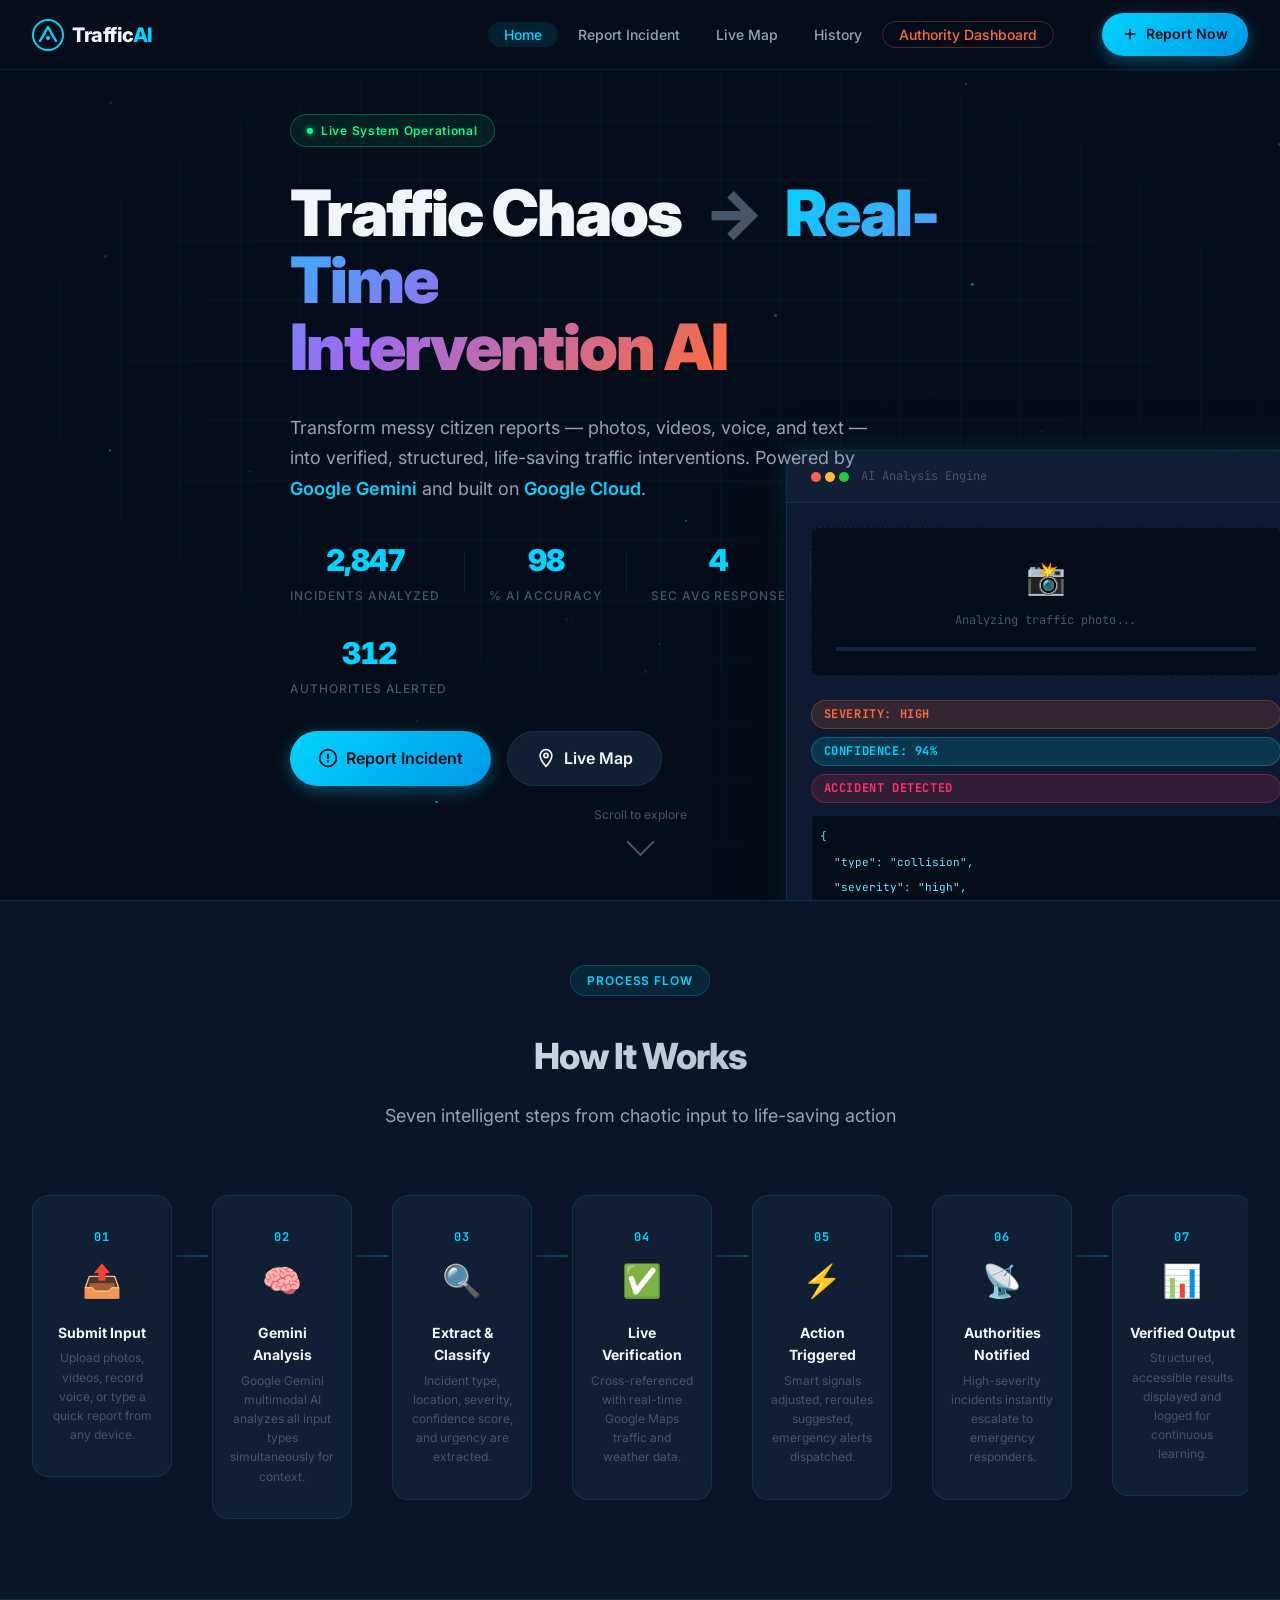
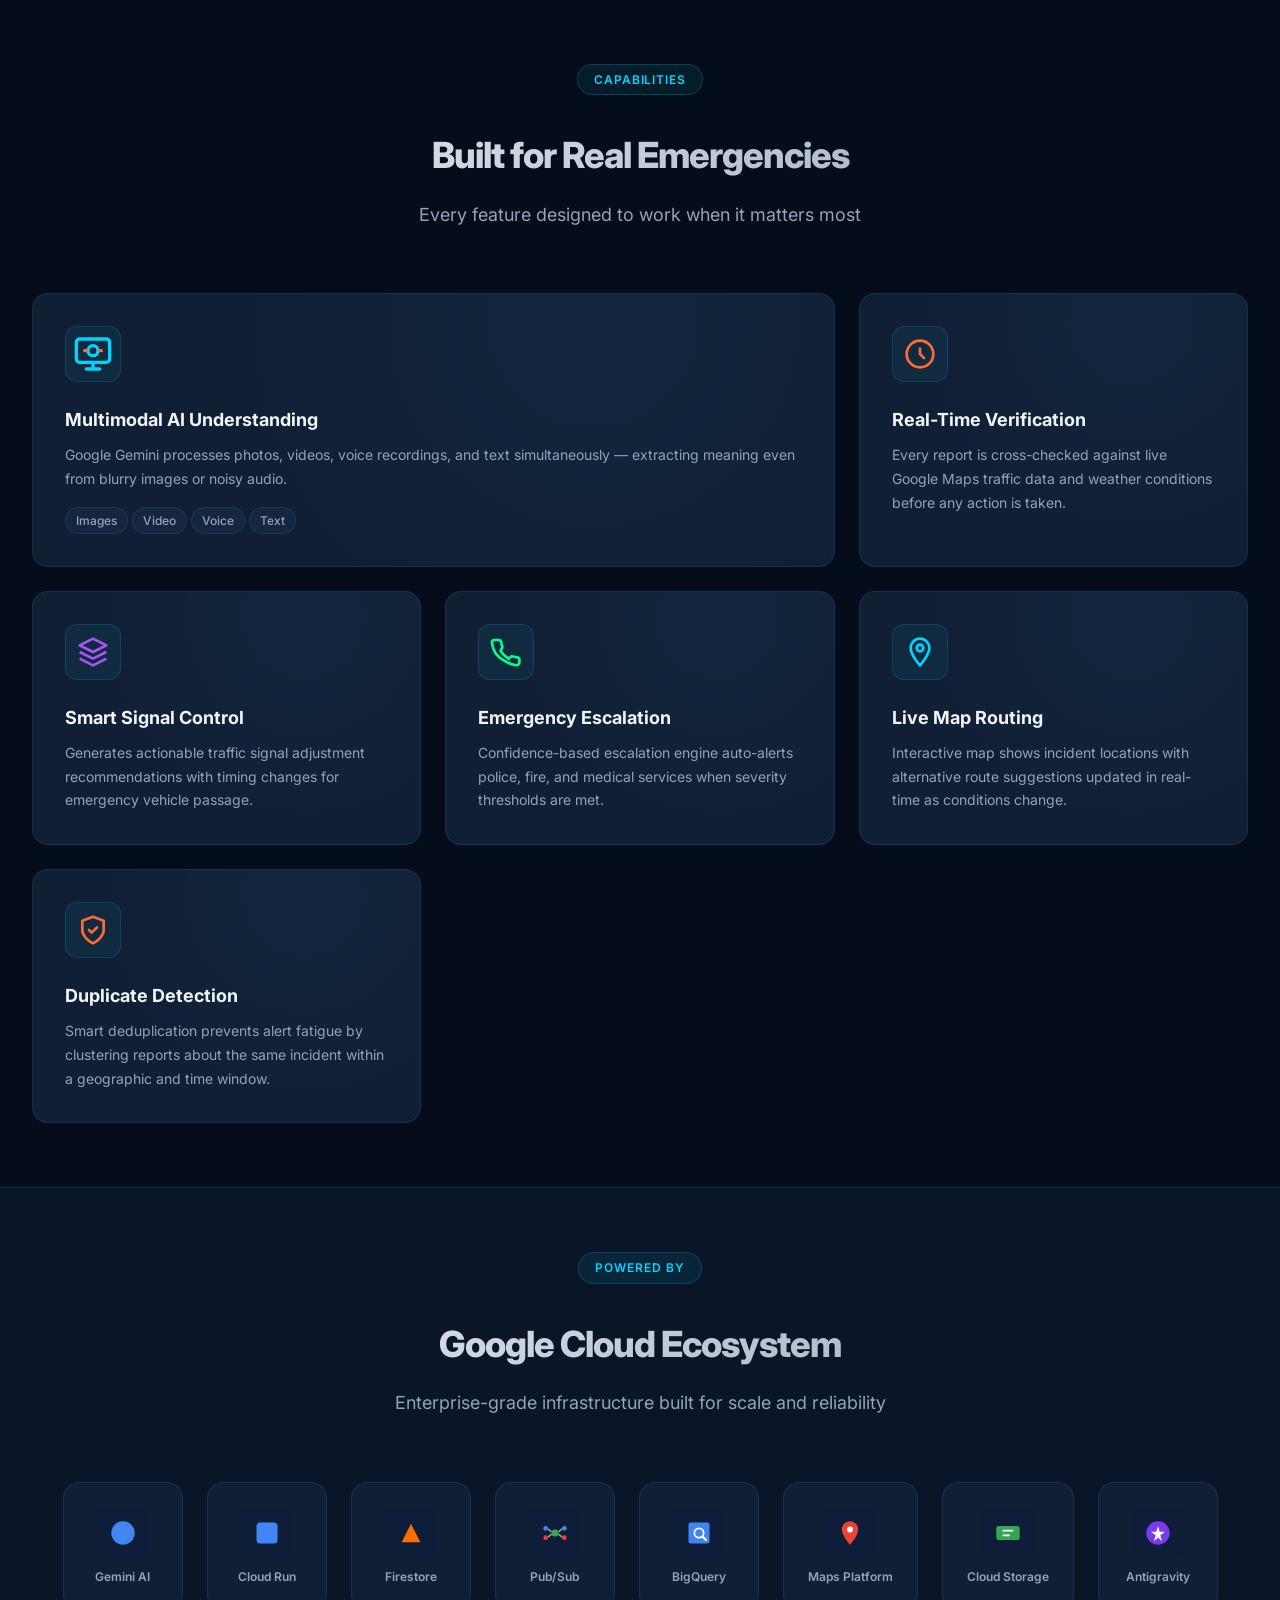
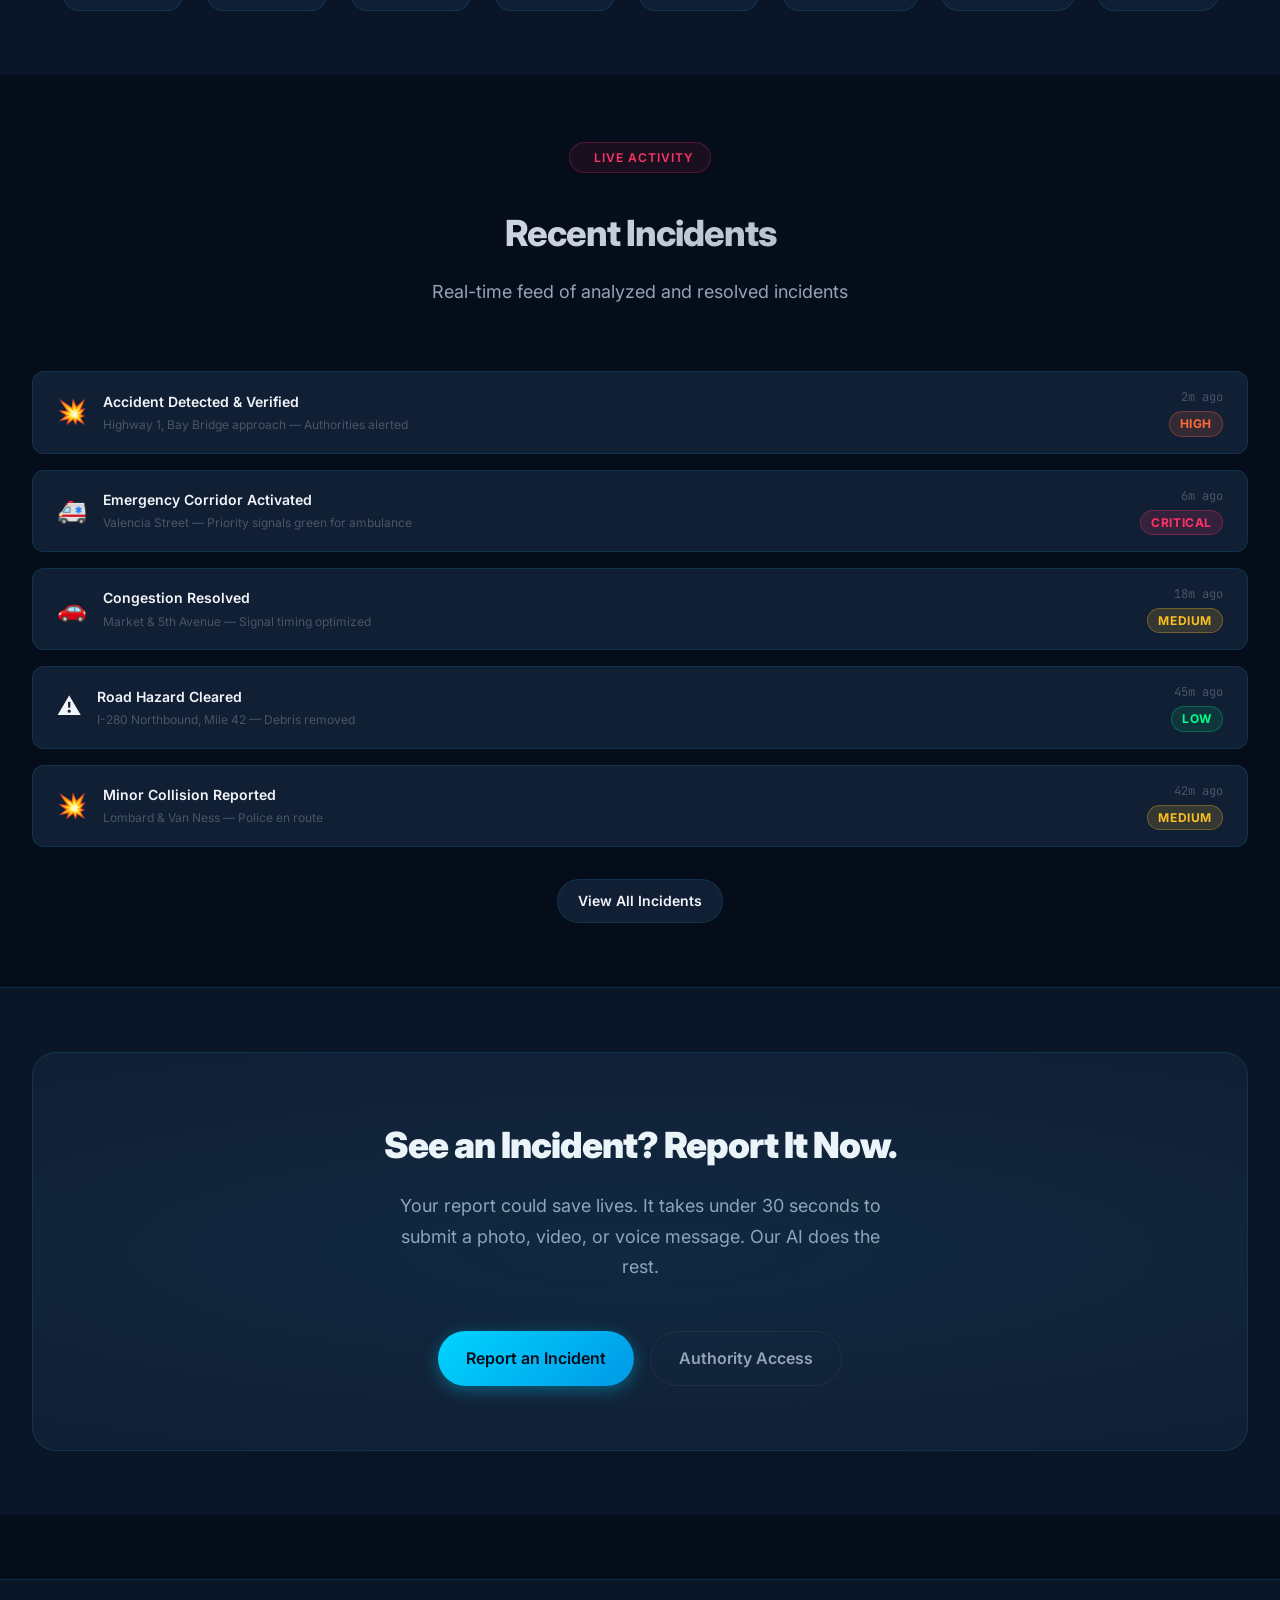
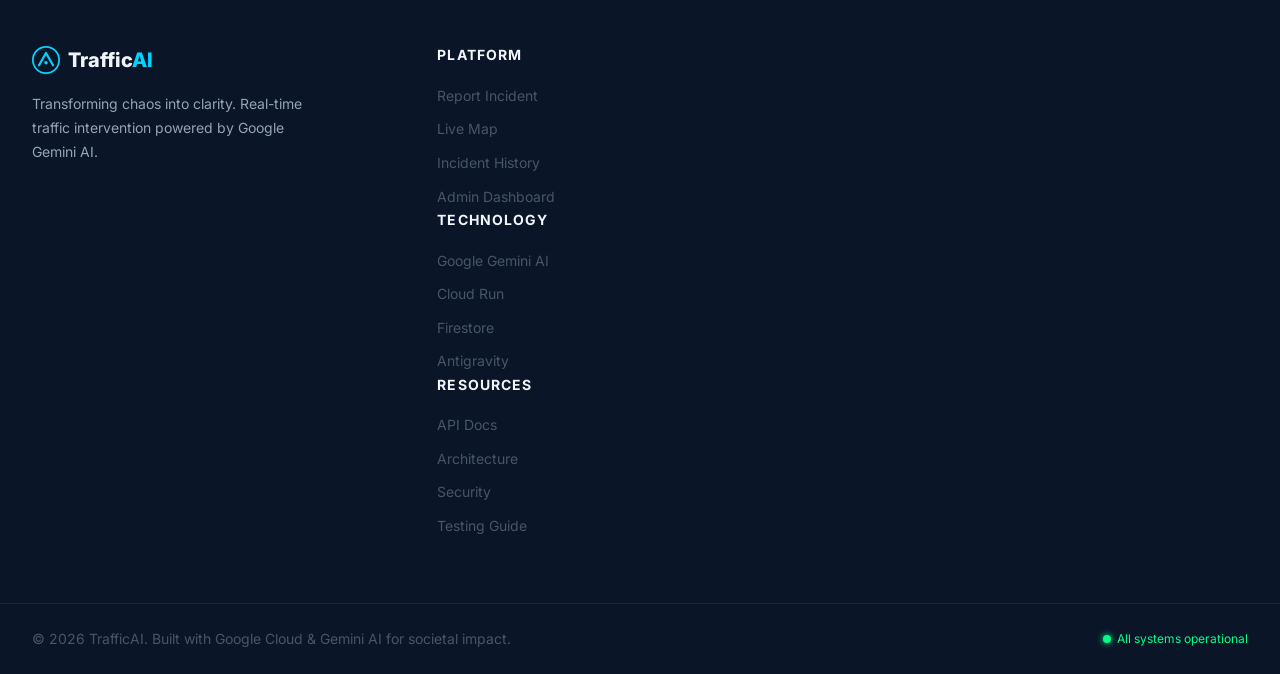
==== index.html @ 443ab612 "feat: Implement the core Traffic Support web application with reporting, mapping, dashboard, and his" ====
<!DOCTYPE html>
<html lang="en">
<head>
  <meta charset="UTF-8" />
  <meta name="viewport" content="width=device-width, initial-scale=1.0" />
  <meta name="description" content="Traffic Chaos → Real-Time Intervention AI: Transform chaotic citizen reports into verified, life-saving traffic interventions using Google Gemini and Cloud AI." />
  <meta name="keywords" content="traffic AI, real-time intervention, Gemini, Google Cloud, smart city, traffic management" />
  <meta property="og:title" content="TrafficAI – Real-Time Intervention System" />
  <meta property="og:description" content="Transform messy human input into verified, life-saving traffic actions using Google Gemini AI." />
  <title>TrafficAI – Real-Time Intervention System</title>
  <link rel="icon" href="assets/favicon.svg" type="image/svg+xml" />
  <link rel="preconnect" href="https://fonts.googleapis.com" />
  <link rel="preconnect" href="https://fonts.gstatic.com" crossorigin />
  <link href="https://fonts.googleapis.com/css2?family=Inter:wght@300;400;500;600;700;800;900&family=JetBrains+Mono:wght@400;500;600&display=swap" rel="stylesheet" />
  <link rel="stylesheet" href="css/main.css" />
  <link rel="stylesheet" href="css/landing.css" />
</head>
<body>
  <!-- Skip to main content for accessibility -->
  <a href="#main-content" class="skip-link">Skip to main content</a>

  <!-- Navigation -->
  <nav class="navbar" role="navigation" aria-label="Main navigation">
    <div class="nav-container">
      <a href="index.html" class="nav-logo" aria-label="TrafficAI Home">
        <div class="logo-icon" aria-hidden="true">
          <svg width="32" height="32" viewBox="0 0 32 32" fill="none">
            <circle cx="16" cy="16" r="15" stroke="url(#logoGrad)" stroke-width="2"/>
            <path d="M8 22L16 8L24 22" stroke="url(#logoGrad)" stroke-width="2.5" stroke-linecap="round" stroke-linejoin="round"/>
            <circle cx="16" cy="19" r="2" fill="#00d4ff"/>
            <defs>
              <linearGradient id="logoGrad" x1="0" y1="0" x2="32" y2="32">
                <stop offset="0%" stop-color="#00d4ff"/>
                <stop offset="100%" stop-color="#ff6b35"/>
              </linearGradient>
            </defs>
          </svg>
        </div>
        <span class="logo-text">Traffic<span class="logo-accent">AI</span></span>
      </a>
      <button class="nav-toggle" id="navToggle" aria-label="Toggle navigation menu" aria-expanded="false" aria-controls="navMenu">
        <span></span><span></span><span></span>
      </button>
      <ul class="nav-menu" id="navMenu" role="list">
        <li><a href="index.html" class="nav-link active" aria-current="page">Home</a></li>
        <li><a href="report.html" class="nav-link">Report Incident</a></li>
        <li><a href="map.html" class="nav-link">Live Map</a></li>
        <li><a href="history.html" class="nav-link">History</a></li>
        <li><a href="dashboard.html" class="nav-link nav-admin">Authority Dashboard</a></li>
      </ul>
      <a href="report.html" class="btn btn-primary nav-cta" aria-label="Report a traffic incident">
        <svg width="16" height="16" viewBox="0 0 24 24" fill="none" aria-hidden="true">
          <path d="M12 5v14M5 12h14" stroke="currentColor" stroke-width="2.5" stroke-linecap="round"/>
        </svg>
        Report Now
      </a>
    </div>
  </nav>

  <!-- Main Content -->
  <main id="main-content">

    <!-- Hero Section -->
    <section class="hero" aria-labelledby="hero-heading">
      <div class="hero-bg-grid" aria-hidden="true"></div>
      <div class="hero-particles" id="heroParticles" aria-hidden="true"></div>
      <div class="hero-container">
        <div class="hero-badge" aria-label="Status: Live System Operational">
          <span class="badge-dot" aria-hidden="true"></span>
          <span>Live System Operational</span>
        </div>
        <h1 id="hero-heading" class="hero-title">
          Traffic Chaos
          <span class="hero-arrow" aria-hidden="true">→</span>
          <span class="hero-highlight">Real-Time<br/>Intervention AI</span>
        </h1>
        <p class="hero-subtitle">
          Transform messy citizen reports — photos, videos, voice, and text — into verified, structured, life-saving traffic interventions. Powered by <strong>Google Gemini</strong> and built on <strong>Google Cloud</strong>.
        </p>
        <div class="hero-stats" aria-label="System statistics">
          <div class="stat-item">
            <span class="stat-number" data-target="2847" aria-label="2847 incidents analyzed">0</span>
            <span class="stat-label">Incidents Analyzed</span>
          </div>
          <div class="stat-divider" aria-hidden="true"></div>
          <div class="stat-item">
            <span class="stat-number" data-target="98" aria-label="98 percent accuracy">0</span>
            <span class="stat-label">% AI Accuracy</span>
          </div>
          <div class="stat-divider" aria-hidden="true"></div>
          <div class="stat-item">
            <span class="stat-number" data-target="4" aria-label="Average 4 seconds response">0</span>
            <span class="stat-label">Sec Avg Response</span>
          </div>
          <div class="stat-divider" aria-hidden="true"></div>
          <div class="stat-item">
            <span class="stat-number" data-target="312" aria-label="312 authorities alerted">0</span>
            <span class="stat-label">Authorities Alerted</span>
          </div>
        </div>
        <div class="hero-actions">
          <a href="report.html" class="btn btn-primary btn-large" aria-label="Report a traffic incident now">
            <svg width="20" height="20" viewBox="0 0 24 24" fill="none" aria-hidden="true">
              <circle cx="12" cy="12" r="10" stroke="currentColor" stroke-width="2"/>
              <path d="M12 8v4M12 16h.01" stroke="currentColor" stroke-width="2.5" stroke-linecap="round"/>
            </svg>
            Report Incident
          </a>
          <a href="map.html" class="btn btn-secondary btn-large" aria-label="View live traffic map">
            <svg width="20" height="20" viewBox="0 0 24 24" fill="none" aria-hidden="true">
              <path d="M12 2C8.13 2 5 5.13 5 9c0 5.25 7 13 7 13s7-7.75 7-13c0-3.87-3.13-7-7-7z" stroke="currentColor" stroke-width="2" stroke-linejoin="round"/>
              <circle cx="12" cy="9" r="2.5" stroke="currentColor" stroke-width="2"/>
            </svg>
            Live Map
          </a>
        </div>
      </div>
      <div class="hero-visual" aria-hidden="true">
        <div class="hero-dashboard-preview">
          <div class="preview-header">
            <span class="preview-dot red"></span>
            <span class="preview-dot yellow"></span>
            <span class="preview-dot green"></span>
            <span class="preview-title">AI Analysis Engine</span>
          </div>
          <div class="preview-content">
            <div class="preview-input-area">
              <div class="preview-icon">📸</div>
              <div class="preview-text">Analyzing traffic photo...</div>
              <div class="preview-bar">
                <div class="preview-bar-fill" id="previewBar"></div>
              </div>
            </div>
            <div class="preview-output">
              <div class="preview-tag severity-high">SEVERITY: HIGH</div>
              <div class="preview-tag confidence">CONFIDENCE: 94%</div>
              <div class="preview-tag incident">ACCIDENT DETECTED</div>
              <div class="preview-json">
                <pre><code>{
  "type": "collision",
  "severity": "high",
  "confidence": 0.94,
  "location": "detected",
  "action": "alert_authorities"
}</code></pre>
              </div>
            </div>
          </div>
        </div>
      </div>
      <div class="hero-scroll" aria-hidden="true">
        <span>Scroll to explore</span>
        <div class="scroll-arrow"></div>
      </div>
    </section>

    <!-- How It Works Section -->
    <section class="how-it-works" aria-labelledby="how-heading">
      <div class="section-container">
        <div class="section-header">
          <div class="section-badge">Process Flow</div>
          <h2 id="how-heading">How It Works</h2>
          <p>Seven intelligent steps from chaotic input to life-saving action</p>
        </div>
        <div class="flow-steps" role="list" aria-label="Process steps">
          <div class="flow-step" role="listitem">
            <div class="step-number" aria-hidden="true">01</div>
            <div class="step-icon" aria-hidden="true">📤</div>
            <h3>Submit Input</h3>
            <p>Upload photos, videos, record voice, or type a quick report from any device.</p>
          </div>
          <div class="flow-connector" aria-hidden="true"></div>
          <div class="flow-step" role="listitem">
            <div class="step-number" aria-hidden="true">02</div>
            <div class="step-icon" aria-hidden="true">🧠</div>
            <h3>Gemini Analysis</h3>
            <p>Google Gemini multimodal AI analyzes all input types simultaneously for context.</p>
          </div>
          <div class="flow-connector" aria-hidden="true"></div>
          <div class="flow-step" role="listitem">
            <div class="step-number" aria-hidden="true">03</div>
            <div class="step-icon" aria-hidden="true">🔍</div>
            <h3>Extract & Classify</h3>
            <p>Incident type, location, severity, confidence score, and urgency are extracted.</p>
          </div>
          <div class="flow-connector" aria-hidden="true"></div>
          <div class="flow-step" role="listitem">
            <div class="step-number" aria-hidden="true">04</div>
            <div class="step-icon" aria-hidden="true">✅</div>
            <h3>Live Verification</h3>
            <p>Cross-referenced with real-time Google Maps traffic and weather data.</p>
          </div>
          <div class="flow-connector" aria-hidden="true"></div>
          <div class="flow-step" role="listitem">
            <div class="step-number" aria-hidden="true">05</div>
            <div class="step-icon" aria-hidden="true">⚡</div>
            <h3>Action Triggered</h3>
            <p>Smart signals adjusted, reroutes suggested, emergency alerts dispatched.</p>
          </div>
          <div class="flow-connector" aria-hidden="true"></div>
          <div class="flow-step" role="listitem">
            <div class="step-number" aria-hidden="true">06</div>
            <div class="step-icon" aria-hidden="true">📡</div>
            <h3>Authorities Notified</h3>
            <p>High-severity incidents instantly escalate to emergency responders.</p>
          </div>
          <div class="flow-connector" aria-hidden="true"></div>
          <div class="flow-step" role="listitem">
            <div class="step-number" aria-hidden="true">07</div>
            <div class="step-icon" aria-hidden="true">📊</div>
            <h3>Verified Output</h3>
            <p>Structured, accessible results displayed and logged for continuous learning.</p>
          </div>
        </div>
      </div>
    </section>

    <!-- Features Section -->
    <section class="features" aria-labelledby="features-heading">
      <div class="section-container">
        <div class="section-header">
          <div class="section-badge">Capabilities</div>
          <h2 id="features-heading">Built for Real Emergencies</h2>
          <p>Every feature designed to work when it matters most</p>
        </div>
        <div class="features-grid">
          <div class="feature-card feature-card--large">
            <div class="feature-icon" aria-hidden="true">
              <svg width="40" height="40" viewBox="0 0 24 24" fill="none">
                <rect x="2" y="3" width="20" height="14" rx="2" stroke="#00d4ff" stroke-width="2"/>
                <path d="M8 21h8M12 17v4" stroke="#00d4ff" stroke-width="2" stroke-linecap="round"/>
                <circle cx="12" cy="10" r="3" stroke="#00d4ff" stroke-width="2"/>
                <path d="M7 10h1M16 10h1" stroke="#ff6b35" stroke-width="2" stroke-linecap="round"/>
              </svg>
            </div>
            <h3>Multimodal AI Understanding</h3>
            <p>Google Gemini processes photos, videos, voice recordings, and text simultaneously — extracting meaning even from blurry images or noisy audio.</p>
            <div class="feature-tags">
              <span class="tag">Images</span>
              <span class="tag">Video</span>
              <span class="tag">Voice</span>
              <span class="tag">Text</span>
            </div>
          </div>
          <div class="feature-card">
            <div class="feature-icon" aria-hidden="true">
              <svg width="32" height="32" viewBox="0 0 24 24" fill="none">
                <circle cx="12" cy="12" r="10" stroke="#ff6b35" stroke-width="2"/>
                <path d="M12 8v4l3 3" stroke="#ff6b35" stroke-width="2" stroke-linecap="round"/>
              </svg>
            </div>
            <h3>Real-Time Verification</h3>
            <p>Every report is cross-checked against live Google Maps traffic data and weather conditions before any action is taken.</p>
          </div>
          <div class="feature-card">
            <div class="feature-icon" aria-hidden="true">
              <svg width="32" height="32" viewBox="0 0 24 24" fill="none">
                <path d="M12 2L2 7l10 5 10-5-10-5z" stroke="#a855f7" stroke-width="2" stroke-linejoin="round"/>
                <path d="M2 17l10 5 10-5M2 12l10 5 10-5" stroke="#a855f7" stroke-width="2" stroke-linejoin="round"/>
              </svg>
            </div>
            <h3>Smart Signal Control</h3>
            <p>Generates actionable traffic signal adjustment recommendations with timing changes for emergency vehicle passage.</p>
          </div>
          <div class="feature-card">
            <div class="feature-icon" aria-hidden="true">
              <svg width="32" height="32" viewBox="0 0 24 24" fill="none">
                <path d="M22 16.92v3a2 2 0 01-2.18 2 19.79 19.79 0 01-8.63-3.07A19.5 19.5 0 014.5 13.5 19.79 19.79 0 011.42 5a2 2 0 011.99-2H6.4a2 2 0 012 1.72c.127.96.361 1.903.7 2.81a2 2 0 01-.45 2.11L7.91 11a16 16 0 006.09 6.09l1.27-1.27a2 2 0 012.11-.45c.907.339 1.85.573 2.81.7A2 2 0 0122 16.92z" stroke="#00ff88" stroke-width="2"/>
              </svg>
            </div>
            <h3>Emergency Escalation</h3>
            <p>Confidence-based escalation engine auto-alerts police, fire, and medical services when severity thresholds are met.</p>
          </div>
          <div class="feature-card">
            <div class="feature-icon" aria-hidden="true">
              <svg width="32" height="32" viewBox="0 0 24 24" fill="none">
                <path d="M12 2C8.13 2 5 5.13 5 9c0 5.25 7 13 7 13s7-7.75 7-13c0-3.87-3.13-7-7-7z" stroke="#00d4ff" stroke-width="2"/>
                <circle cx="12" cy="9" r="2.5" stroke="#00d4ff" stroke-width="2"/>
              </svg>
            </div>
            <h3>Live Map Routing</h3>
            <p>Interactive map shows incident locations with alternative route suggestions updated in real-time as conditions change.</p>
          </div>
          <div class="feature-card">
            <div class="feature-icon" aria-hidden="true">
              <svg width="32" height="32" viewBox="0 0 24 24" fill="none">
                <path d="M12 22s8-4 8-10V5l-8-3-8 3v7c0 6 8 10 8 10z" stroke="#ff6b35" stroke-width="2" stroke-linejoin="round"/>
                <path d="M9 12l2 2 4-4" stroke="#ff6b35" stroke-width="2" stroke-linecap="round" stroke-linejoin="round"/>
              </svg>
            </div>
            <h3>Duplicate Detection</h3>
            <p>Smart deduplication prevents alert fatigue by clustering reports about the same incident within a geographic and time window.</p>
          </div>
        </div>
      </div>
    </section>

    <!-- Tech Stack Section -->
    <section class="tech-stack" aria-labelledby="tech-heading">
      <div class="section-container">
        <div class="section-header">
          <div class="section-badge">Powered By</div>
          <h2 id="tech-heading">Google Cloud Ecosystem</h2>
          <p>Enterprise-grade infrastructure built for scale and reliability</p>
        </div>
        <div class="tech-grid" role="list" aria-label="Technology stack">
          <div class="tech-item" role="listitem">
            <div class="tech-logo gemini" aria-label="Google Gemini">
              <svg width="28" height="28" viewBox="0 0 24 24" fill="none"><path d="M12 2a10 10 0 100 20A10 10 0 0012 2z" fill="url(#g1)"/><defs><linearGradient id="g1" x1="0" y1="0" x2="24" y2="24"><stop offset="0%" stop-color="#4285f4"/><stop offset="100%" stop-color="#34a853"/></linearGradient></defs></svg>
            </div>
            <span>Gemini AI</span>
          </div>
          <div class="tech-item" role="listitem">
            <div class="tech-logo cloud-run" aria-label="Google Cloud Run">
              <svg width="28" height="28" viewBox="0 0 24 24" fill="none"><rect x="3" y="3" width="18" height="18" rx="3" fill="url(#g2)"/><defs><linearGradient id="g2" x1="0" y1="0" x2="24" y2="24"><stop offset="0%" stop-color="#4285f4"/><stop offset="100%" stop-color="#1a73e8"/></linearGradient></defs></svg>
            </div>
            <span>Cloud Run</span>
          </div>
          <div class="tech-item" role="listitem">
            <div class="tech-logo firestore" aria-label="Firebase Firestore">
              <svg width="28" height="28" viewBox="0 0 24 24" fill="none"><path d="M4 20L12 4l8 16H4z" fill="url(#g3)"/><defs><linearGradient id="g3" x1="0" y1="4" x2="0" y2="20"><stop offset="0%" stop-color="#ff6d00"/><stop offset="100%" stop-color="#ffc107"/></linearGradient></defs></svg>
            </div>
            <span>Firestore</span>
          </div>
          <div class="tech-item" role="listitem">
            <div class="tech-logo pubsub" aria-label="Google Cloud Pub/Sub">
              <svg width="28" height="28" viewBox="0 0 24 24" fill="none"><circle cx="12" cy="12" r="3" fill="#34a853"/><circle cx="4" cy="8" r="2" fill="#4285f4"/><circle cx="20" cy="8" r="2" fill="#4285f4"/><circle cx="4" cy="16" r="2" fill="#ea4335"/><circle cx="20" cy="16" r="2" fill="#ea4335"/><path d="M6 8.5L9 11M15 11l3-2.5M6 15.5L9 13M15 13l3 2.5" stroke="#999" stroke-width="1.5"/></svg>
            </div>
            <span>Pub/Sub</span>
          </div>
          <div class="tech-item" role="listitem">
            <div class="tech-logo bigquery" aria-label="Google BigQuery">
              <svg width="28" height="28" viewBox="0 0 24 24" fill="none"><rect x="3" y="3" width="18" height="18" rx="2" fill="url(#g4)"/><circle cx="12" cy="12" r="4" stroke="white" stroke-width="1.5" fill="none"/><path d="M15 15l3 3" stroke="white" stroke-width="2" stroke-linecap="round"/><defs><linearGradient id="g4" x1="0" y1="0" x2="24" y2="24"><stop offset="0%" stop-color="#4285f4"/><stop offset="100%" stop-color="#0d47a1"/></linearGradient></defs></svg>
            </div>
            <span>BigQuery</span>
          </div>
          <div class="tech-item" role="listitem">
            <div class="tech-logo maps" aria-label="Google Maps Platform">
              <svg width="28" height="28" viewBox="0 0 24 24" fill="none"><path d="M12 2C8.13 2 5 5.13 5 9c0 5.25 7 13 7 13s7-7.75 7-13c0-3.87-3.13-7-7-7z" fill="url(#g5)"/><circle cx="12" cy="9" r="2.5" fill="white"/><defs><linearGradient id="g5" x1="0" y1="2" x2="0" y2="22"><stop offset="0%" stop-color="#ea4335"/><stop offset="100%" stop-color="#c62828"/></linearGradient></defs></svg>
            </div>
            <span>Maps Platform</span>
          </div>
          <div class="tech-item" role="listitem">
            <div class="tech-logo storage" aria-label="Google Cloud Storage">
              <svg width="28" height="28" viewBox="0 0 24 24" fill="none"><rect x="2" y="6" width="20" height="12" rx="2" fill="url(#g6)"/><path d="M8 10h8M8 14h5" stroke="white" stroke-width="1.5" stroke-linecap="round"/><defs><linearGradient id="g6" x1="0" y1="0" x2="20" y2="12"><stop offset="0%" stop-color="#34a853"/><stop offset="100%" stop-color="#1b5e20"/></linearGradient></defs></svg>
            </div>
            <span>Cloud Storage</span>
          </div>
          <div class="tech-item" role="listitem">
            <div class="tech-logo antigravity" aria-label="Google Antigravity">
              <svg width="28" height="28" viewBox="0 0 24 24" fill="none"><circle cx="12" cy="12" r="10" fill="url(#g7)"/><path d="M12 6l1.5 5H18l-4 3 1.5 5L12 16l-3.5 3L10 14l-4-3h4.5L12 6z" fill="white"/><defs><linearGradient id="g7" x1="0" y1="0" x2="24" y2="24"><stop offset="0%" stop-color="#7c3aed"/><stop offset="100%" stop-color="#4c1d95"/></linearGradient></defs></svg>
            </div>
            <span>Antigravity</span>
          </div>
        </div>
      </div>
    </section>

    <!-- Live Stats Section -->
    <section class="live-activity" aria-labelledby="activity-heading">
      <div class="section-container">
        <div class="section-header">
          <div class="section-badge live-badge">
            <span class="live-dot" aria-hidden="true"></span>
            Live Activity
          </div>
          <h2 id="activity-heading">Recent Incidents</h2>
          <p>Real-time feed of analyzed and resolved incidents</p>
        </div>
        <div class="activity-feed" id="activityFeed" aria-live="polite" aria-label="Live incident feed">
          <!-- Populated by JavaScript -->
        </div>
        <div class="activity-footer">
          <a href="history.html" class="btn btn-secondary" aria-label="View complete incident history">View All Incidents</a>
        </div>
      </div>
    </section>

    <!-- CTA Section -->
    <section class="cta-section" aria-labelledby="cta-heading">
      <div class="section-container">
        <div class="cta-card">
          <div class="cta-glow" aria-hidden="true"></div>
          <h2 id="cta-heading">See an Incident? Report It Now.</h2>
          <p>Your report could save lives. It takes under 30 seconds to submit a photo, video, or voice message. Our AI does the rest.</p>
          <div class="cta-actions">
            <a href="report.html" class="btn btn-primary btn-large" aria-label="Report a traffic incident">
              Report an Incident
            </a>
            <a href="dashboard.html" class="btn btn-outline btn-large" aria-label="Access authority dashboard">
              Authority Access
            </a>
          </div>
        </div>
      </div>
    </section>

  </main>

  <!-- Footer -->
  <footer class="footer" role="contentinfo">
    <div class="footer-container">
      <div class="footer-brand">
        <div class="footer-logo">
          <svg width="28" height="28" viewBox="0 0 32 32" fill="none" aria-hidden="true">
            <circle cx="16" cy="16" r="15" stroke="url(#footerLogoGrad)" stroke-width="2"/>
            <path d="M8 22L16 8L24 22" stroke="url(#footerLogoGrad)" stroke-width="2.5" stroke-linecap="round" stroke-linejoin="round"/>
            <circle cx="16" cy="19" r="2" fill="#00d4ff"/>
            <defs>
              <linearGradient id="footerLogoGrad" x1="0" y1="0" x2="32" y2="32">
                <stop offset="0%" stop-color="#00d4ff"/>
                <stop offset="100%" stop-color="#ff6b35"/>
              </linearGradient>
            </defs>
          </svg>
          <span>Traffic<span>AI</span></span>
        </div>
        <p>Transforming chaos into clarity. Real-time traffic intervention powered by Google Gemini AI.</p>
      </div>
      <div class="footer-links" role="navigation" aria-label="Footer navigation">
        <div class="footer-col">
          <h4>Platform</h4>
          <ul role="list">
            <li><a href="report.html">Report Incident</a></li>
            <li><a href="map.html">Live Map</a></li>
            <li><a href="history.html">Incident History</a></li>
            <li><a href="dashboard.html">Admin Dashboard</a></li>
          </ul>
        </div>
        <div class="footer-col">
          <h4>Technology</h4>
          <ul role="list">
            <li><a href="#" aria-label="Learn about Gemini AI integration">Google Gemini AI</a></li>
            <li><a href="#" aria-label="Learn about Cloud Run">Cloud Run</a></li>
            <li><a href="#" aria-label="Learn about Firestore">Firestore</a></li>
            <li><a href="#" aria-label="Learn about Google Antigravity">Antigravity</a></li>
          </ul>
        </div>
        <div class="footer-col">
          <h4>Resources</h4>
          <ul role="list">
            <li><a href="docs/api.html" aria-label="API documentation">API Docs</a></li>
            <li><a href="docs/architecture.html" aria-label="Architecture documentation">Architecture</a></li>
            <li><a href="docs/security.html" aria-label="Security documentation">Security</a></li>
            <li><a href="docs/testing.html" aria-label="Testing documentation">Testing Guide</a></li>
          </ul>
        </div>
      </div>
    </div>
    <div class="footer-bottom">
      <p>© 2026 TrafficAI. Built with Google Cloud &amp; Gemini AI for societal impact.</p>
      <div class="footer-status" aria-label="System status">
        <span class="status-dot" aria-hidden="true"></span>
        <span>All systems operational</span>
      </div>
    </div>
  </footer>

  <script src="js/main.js"></script>
  <script src="js/landing.js"></script>
</body>
</html>
---- css/main.css ----
/* ==============================================
   TrafficAI - Main Design System
   Core CSS: Variables, Reset, Base, Utilities,
   Navigation, Footer, Buttons
   ============================================== */

/* ---------- Google Fonts & Design Tokens ---------- */
:root {
  /* Color Palette */
  --color-bg:          #060d1a;
  --color-bg-2:        #0a1628;
  --color-bg-3:        #0f1e38;
  --color-surface:     #111f35;
  --color-surface-2:   #162540;
  --color-border:      rgba(0, 212, 255, 0.12);
  --color-border-2:    rgba(255, 255, 255, 0.06);

  /* Primary: Cyan */
  --cyan:              #00d4ff;
  --cyan-light:        #66e7ff;
  --cyan-dark:         #0099cc;
  --cyan-glow:         rgba(0, 212, 255, 0.15);

  /* Secondary: Orange */
  --orange:            #ff6b35;
  --orange-light:      #ff9166;
  --orange-dark:       #cc4a1a;
  --orange-glow:       rgba(255, 107, 53, 0.15);

  /* Accent: Purple */
  --purple:            #7c3aed;
  --purple-light:      #9d6af0;
  --purple-glow:       rgba(124, 58, 237, 0.15);

  /* Status Colors */
  --green:             #00ff88;
  --green-glow:        rgba(0, 255, 136, 0.15);
  --red:               #ff3366;
  --red-glow:          rgba(255, 51, 102, 0.15);
  --yellow:            #fbbf24;
  --yellow-glow:       rgba(251, 191, 36, 0.15);

  /* Severity Colors */
  --sev-critical:      #ff3366;
  --sev-high:          #ff6b35;
  --sev-medium:        #fbbf24;
  --sev-low:           #00ff88;

  /* Text */
  --text-primary:      #f1f5f9;
  --text-secondary:    #94a3b8;
  --text-muted:        #475569;
  --text-inverse:      #060d1a;

  /* Spacing */
  --space-xs:  0.25rem;
  --space-sm:  0.5rem;
  --space-md:  1rem;
  --space-lg:  1.5rem;
  --space-xl:  2rem;
  --space-2xl: 3rem;
  --space-3xl: 4rem;

  /* Typography */
  --font-sans: 'Inter', -apple-system, BlinkMacSystemFont, 'Segoe UI', sans-serif;
  --font-mono: 'JetBrains Mono', 'Fira Code', monospace;

  --text-xs:   0.75rem;
  --text-sm:   0.875rem;
  --text-base: 1rem;
  --text-lg:   1.125rem;
  --text-xl:   1.25rem;
  --text-2xl:  1.5rem;
  --text-3xl:  1.875rem;
  --text-4xl:  2.25rem;
  --text-5xl:  3rem;
  --text-6xl:  3.75rem;

  /* Borders & Radii */
  --radius-sm:  4px;
  --radius-md:  8px;
  --radius-lg:  12px;
  --radius-xl:  16px;
  --radius-2xl: 24px;
  --radius-full: 9999px;

  /* Shadows */
  --shadow-sm:   0 1px 3px rgba(0,0,0,0.4);
  --shadow-md:   0 4px 16px rgba(0,0,0,0.6);
  --shadow-lg:   0 8px 32px rgba(0,0,0,0.7);
  --shadow-cyan: 0 0 24px rgba(0,212,255,0.2);
  --shadow-orange: 0 0 24px rgba(255,107,53,0.2);

  /* Transitions */
  --transition-fast:   150ms ease;
  --transition-base:   250ms ease;
  --transition-slow:   400ms ease;

  /* Navbar */
  --navbar-height: 70px;
}

/* ---------- Reset & Base ---------- */
*, *::before, *::after {
  box-sizing: border-box;
  margin: 0;
  padding: 0;
}

html {
  scroll-behavior: smooth;
  font-size: 16px;
  -webkit-text-size-adjust: 100%;
}

body {
  font-family: var(--font-sans);
  background: var(--color-bg);
  color: var(--text-primary);
  line-height: 1.6;
  min-height: 100vh;
  overflow-x: hidden;
  -webkit-font-smoothing: antialiased;
  -moz-osx-font-smoothing: grayscale;
}

img, video {
  max-width: 100%;
  height: auto;
  display: block;
}

ul { list-style: none; }
a { text-decoration: none; color: inherit; }
button { cursor: pointer; border: none; background: none; font-family: inherit; }
input, textarea, select { font-family: inherit; }

/* ---------- Accessibility ---------- */
.skip-link {
  position: absolute;
  top: -100%;
  left: 0;
  background: var(--cyan);
  color: var(--text-inverse);
  padding: var(--space-sm) var(--space-md);
  font-weight: 600;
  font-size: var(--text-sm);
  z-index: 10000;
  border-radius: 0 0 var(--radius-md) 0;
  transition: top var(--transition-fast);
}
.skip-link:focus { top: 0; }

.sr-only {
  position: absolute;
  width: 1px;
  height: 1px;
  padding: 0;
  margin: -1px;
  overflow: hidden;
  clip: rect(0,0,0,0);
  white-space: nowrap;
  border: 0;
}

/* Focus Styles */
:focus-visible {
  outline: 2px solid var(--cyan);
  outline-offset: 3px;
  border-radius: var(--radius-sm);
}
:focus:not(:focus-visible) { outline: none; }

/* ---------- Scrollbar ---------- */
::-webkit-scrollbar { width: 6px; height: 6px; }
::-webkit-scrollbar-track { background: var(--color-bg-2); }
::-webkit-scrollbar-thumb { background: var(--color-surface-2); border-radius: 3px; }
::-webkit-scrollbar-thumb:hover { background: var(--color-border); }

/* ---------- Selection ---------- */
::selection {
  background: rgba(0, 212, 255, 0.25);
  color: var(--text-primary);
}

/* ---------- Navbar ---------- */
.navbar {
  position: fixed;
  top: 0;
  left: 0;
  right: 0;
  height: var(--navbar-height);
  background: rgba(6, 13, 26, 0.85);
  backdrop-filter: blur(20px) saturate(1.5);
  -webkit-backdrop-filter: blur(20px) saturate(1.5);
  border-bottom: 1px solid var(--color-border);
  z-index: 1000;
  transition: background var(--transition-base);
}

.nav-container {
  max-width: 1400px;
  margin: 0 auto;
  padding: 0 var(--space-xl);
  height: 100%;
  display: flex;
  align-items: center;
  gap: var(--space-xl);
}

.nav-logo {
  display: flex;
  align-items: center;
  gap: var(--space-sm);
  flex-shrink: 0;
}
.logo-icon { display: flex; align-items: center; }
.logo-text {
  font-size: var(--text-xl);
  font-weight: 800;
  letter-spacing: -0.5px;
  color: var(--text-primary);
}
.logo-accent { color: var(--cyan); }

.nav-menu {
  display: flex;
  align-items: center;
  gap: var(--space-xs);
  margin-left: auto;
}
.nav-link {
  font-size: var(--text-sm);
  font-weight: 500;
  color: var(--text-secondary);
  padding: var(--space-xs) var(--space-md);
  border-radius: var(--radius-full);
  transition: color var(--transition-fast), background var(--transition-fast);
  white-space: nowrap;
}
.nav-link:hover { color: var(--text-primary); background: var(--color-surface); }
.nav-link.active {
  color: var(--cyan);
  background: rgba(0, 212, 255, 0.1);
}
.nav-link.nav-admin {
  color: var(--orange);
  border: 1px solid rgba(255, 107, 53, 0.3);
}
.nav-link.nav-admin:hover {
  background: rgba(255, 107, 53, 0.1);
  border-color: var(--orange);
}
.nav-link.nav-admin.active {
  background: var(--orange-glow);
  border-color: var(--orange);
  color: var(--orange);
}

.nav-cta { margin-left: var(--space-md); flex-shrink: 0; }

.nav-toggle {
  display: none;
  flex-direction: column;
  gap: 5px;
  padding: var(--space-sm);
  margin-left: auto;
}
.nav-toggle span {
  display: block;
  width: 22px;
  height: 2px;
  background: var(--text-secondary);
  border-radius: 1px;
  transition: transform var(--transition-base), opacity var(--transition-base);
}
.nav-toggle.open span:nth-child(1) { transform: translateY(7px) rotate(45deg); }
.nav-toggle.open span:nth-child(2) { opacity: 0; }
.nav-toggle.open span:nth-child(3) { transform: translateY(-7px) rotate(-45deg); }

.auth-badge {
  display: flex;
  align-items: center;
  gap: var(--space-sm);
  padding: 6px 14px;
  background: var(--purple-glow);
  border: 1px solid rgba(124, 58, 237, 0.3);
  border-radius: var(--radius-full);
  font-size: var(--text-sm);
  font-weight: 500;
  color: var(--purple-light);
  margin-left: auto;
}
.auth-avatar {
  width: 28px;
  height: 28px;
  background: var(--purple);
  border-radius: 50%;
  display: flex;
  align-items: center;
  justify-content: center;
  font-size: var(--text-xs);
  font-weight: 700;
  color: white;
}

/* ---------- Buttons ---------- */
.btn {
  display: inline-flex;
  align-items: center;
  gap: var(--space-sm);
  padding: 0.625rem 1.25rem;
  font-size: var(--text-sm);
  font-weight: 600;
  border-radius: var(--radius-full);
  transition: all var(--transition-base);
  white-space: nowrap;
  position: relative;
  overflow: hidden;
}

.btn::after {
  content: '';
  position: absolute;
  inset: 0;
  background: rgba(255,255,255,0.08);
  opacity: 0;
  transition: opacity var(--transition-fast);
}
.btn:hover::after { opacity: 1; }

.btn-primary {
  background: linear-gradient(135deg, var(--cyan) 0%, #0099e6 100%);
  color: var(--text-inverse);
  box-shadow: 0 4px 16px rgba(0, 212, 255, 0.35);
}
.btn-primary:hover {
  transform: translateY(-1px);
  box-shadow: 0 6px 24px rgba(0, 212, 255, 0.5);
}
.btn-primary:active { transform: translateY(0); }

.btn-secondary {
  background: var(--color-surface);
  color: var(--text-primary);
  border: 1px solid var(--color-border);
}
.btn-secondary:hover {
  background: var(--color-surface-2);
  border-color: rgba(0, 212, 255, 0.3);
  color: var(--cyan);
}

.btn-outline {
  background: transparent;
  color: var(--text-secondary);
  border: 1px solid var(--color-border-2);
}
.btn-outline:hover {
  background: var(--color-surface);
  border-color: var(--color-border);
  color: var(--text-primary);
}

.btn-large {
  padding: 0.875rem 1.75rem;
  font-size: var(--text-base);
}

.btn:disabled {
  opacity: 0.4;
  cursor: not-allowed;
  pointer-events: none;
}

/* ---------- Severity Badges ---------- */
.severity-badge {
  display: inline-flex;
  align-items: center;
  padding: 2px 10px;
  border-radius: var(--radius-full);
  font-size: var(--text-xs);
  font-weight: 700;
  letter-spacing: 0.05em;
  text-transform: uppercase;
}
.severity-badge.critical, .sev-critical-badge {
  background: rgba(255, 51, 102, 0.15);
  color: var(--sev-critical);
  border: 1px solid rgba(255, 51, 102, 0.3);
}
.severity-badge.high, .sev-high-badge {
  background: rgba(255, 107, 53, 0.15);
  color: var(--sev-high);
  border: 1px solid rgba(255, 107, 53, 0.3);
}
.severity-badge.medium, .sev-medium-badge {
  background: rgba(251, 191, 36, 0.15);
  color: var(--sev-medium);
  border: 1px solid rgba(251, 191, 36, 0.3);
}
.severity-badge.low, .sev-low-badge {
  background: rgba(0, 255, 136, 0.1);
  color: var(--sev-low);
  border: 1px solid rgba(0, 255, 136, 0.25);
}

/* ---------- General Tags ---------- */
.tag {
  display: inline-block;
  padding: 3px 10px;
  background: var(--color-surface-2);
  border: 1px solid var(--color-border);
  border-radius: var(--radius-full);
  font-size: var(--text-xs);
  font-weight: 500;
  color: var(--text-secondary);
  transition: all var(--transition-fast);
}
.tag:hover { border-color: var(--cyan); color: var(--cyan); }

/* ---------- Section Layout ---------- */
.section-container {
  max-width: 1280px;
  margin: 0 auto;
  padding: var(--space-3xl) var(--space-xl);
}

.section-header {
  text-align: center;
  margin-bottom: var(--space-3xl);
}
.section-header h2 {
  font-size: var(--text-4xl);
  font-weight: 800;
  letter-spacing: -1px;
  margin: var(--space-md) 0;
  background: linear-gradient(135deg, var(--text-primary) 0%, var(--text-secondary) 100%);
  -webkit-background-clip: text;
  -webkit-text-fill-color: transparent;
  background-clip: text;
}
.section-header p {
  font-size: var(--text-lg);
  color: var(--text-secondary);
  max-width: 600px;
  margin: 0 auto;
}

.section-badge {
  display: inline-flex;
  align-items: center;
  gap: var(--space-sm);
  padding: 5px 16px;
  background: rgba(0, 212, 255, 0.08);
  border: 1px solid rgba(0, 212, 255, 0.2);
  border-radius: var(--radius-full);
  font-size: var(--text-xs);
  font-weight: 600;
  color: var(--cyan);
  letter-spacing: 0.08em;
  text-transform: uppercase;
  margin-bottom: var(--space-md);
}

/* ---------- Card Base ---------- */
.card {
  background: var(--color-surface);
  border: 1px solid var(--color-border);
  border-radius: var(--radius-xl);
  padding: var(--space-xl);
  transition: border-color var(--transition-base), box-shadow var(--transition-base);
}
.card:hover {
  border-color: rgba(0, 212, 255, 0.25);
  box-shadow: var(--shadow-cyan);
}

/* ---------- Status Dots ---------- */
.status-dot {
  width: 8px;
  height: 8px;
  border-radius: 50%;
  display: inline-block;
  flex-shrink: 0;
}
.status-dot.active, .live-dot {
  background: var(--green);
  box-shadow: 0 0 8px var(--green-glow);
  animation: pulse 2s infinite;
}
.status-dot.idle { background: var(--text-muted); }
.status-dot.error { background: var(--red); }
.status-dot.warning { background: var(--yellow); }

@keyframes pulse {
  0%, 100% { opacity: 1; transform: scale(1); }
  50% { opacity: 0.7; transform: scale(0.85); }
}

/* ---------- Page Title Bars ---------- */
.page-header {
  display: flex;
  align-items: flex-start;
  justify-content: space-between;
  gap: var(--space-md);
  padding: var(--space-2xl) var(--space-2xl) var(--space-lg);
  flex-wrap: wrap;
}
.page-header h1 {
  font-size: var(--text-3xl);
  font-weight: 800;
  letter-spacing: -0.5px;
}
.page-header p {
  color: var(--text-secondary);
  font-size: var(--text-base);
  margin-top: var(--space-xs);
}

/* ---------- Section Title Row ---------- */
.section-title-row {
  display: flex;
  align-items: center;
  justify-content: space-between;
  gap: var(--space-md);
  margin-bottom: var(--space-lg);
}
.section-title-row h2, .section-title-row h3 {
  font-size: var(--text-xl);
  font-weight: 700;
  letter-spacing: -0.25px;
}

/* ---------- JSON Code Block ---------- */
.json-output {
  background: var(--color-bg);
  border: 1px solid var(--color-border);
  border-radius: var(--radius-md);
  padding: var(--space-md);
  overflow-x: auto;
  max-height: 300px;
  overflow-y: auto;
}
.json-output code {
  font-family: var(--font-mono);
  font-size: var(--text-xs);
  color: var(--cyan-light);
  white-space: pre;
  display: block;
}

/* ---------- Forms ---------- */
.form-label {
  display: block;
  font-size: var(--text-sm);
  font-weight: 600;
  color: var(--text-secondary);
  margin-bottom: var(--space-sm);
}
.form-hint {
  font-size: var(--text-xs);
  color: var(--text-muted);
}

input[type="text"],
input[type="search"],
input[type="email"],
select,
textarea {
  width: 100%;
  background: var(--color-surface);
  border: 1px solid var(--color-border);
  border-radius: var(--radius-md);
  color: var(--text-primary);
  font-size: var(--text-sm);
  padding: var(--space-sm) var(--space-md);
  transition: border-color var(--transition-fast), box-shadow var(--transition-fast);
}
input[type="text"]:focus,
input[type="search"]:focus,
input[type="email"]:focus,
select:focus,
textarea:focus {
  outline: none;
  border-color: var(--cyan);
  box-shadow: 0 0 0 3px var(--cyan-glow);
}
input::placeholder, textarea::placeholder { color: var(--text-muted); }
select { appearance: none; cursor: pointer; }
select option { background: var(--color-surface-2); color: var(--text-primary); }

/* ---------- Panel Structure ---------- */
.panel-header {
  margin-bottom: var(--space-xl);
}
.panel-header h1, .panel-header h2 {
  font-size: var(--text-2xl);
  font-weight: 800;
  letter-spacing: -0.5px;
}
.panel-header p {
  color: var(--text-secondary);
  font-size: var(--text-sm);
  margin-top: var(--space-xs);
}

/* ---------- View All Link ---------- */
.view-all-link {
  font-size: var(--text-sm);
  color: var(--cyan);
  font-weight: 500;
  white-space: nowrap;
  transition: opacity var(--transition-fast);
}
.view-all-link:hover { opacity: 0.75; }

/* ---------- Footer ---------- */
.footer {
  background: var(--color-bg-2);
  border-top: 1px solid var(--color-border);
  margin-top: var(--space-3xl);
}
.footer-container {
  max-width: 1280px;
  margin: 0 auto;
  padding: var(--space-3xl) var(--space-xl);
  display: grid;
  grid-template-columns: 1.5fr 1fr 1fr 1fr;
  gap: var(--space-2xl);
}
.footer-brand .footer-logo {
  display: flex;
  align-items: center;
  gap: var(--space-sm);
  font-size: var(--text-xl);
  font-weight: 800;
  color: var(--text-primary);
  margin-bottom: var(--space-md);
}
.footer-brand .footer-logo span span { color: var(--cyan); }
.footer-brand p {
  color: var(--text-secondary);
  font-size: var(--text-sm);
  line-height: 1.7;
  max-width: 280px;
}
.footer-col h4 {
  font-size: var(--text-sm);
  font-weight: 700;
  color: var(--text-primary);
  margin-bottom: var(--space-md);
  text-transform: uppercase;
  letter-spacing: 0.08em;
}
.footer-col ul { display: flex; flex-direction: column; gap: var(--space-sm); }
.footer-col a {
  font-size: var(--text-sm);
  color: var(--text-muted);
  transition: color var(--transition-fast);
}
.footer-col a:hover { color: var(--cyan); }
.footer-bottom {
  max-width: 1280px;
  margin: 0 auto;
  padding: var(--space-lg) var(--space-xl);
  border-top: 1px solid var(--color-border-2);
  display: flex;
  justify-content: space-between;
  align-items: center;
  gap: var(--space-md);
  flex-wrap: wrap;
}
.footer-bottom p {
  font-size: var(--text-sm);
  color: var(--text-muted);
}
.footer-status {
  display: flex;
  align-items: center;
  gap: 6px;
  font-size: var(--text-xs);
  color: var(--green);
}
.footer-status .status-dot { background: var(--green); box-shadow: 0 0 6px var(--green); }

/* ---------- Incident Cards (shared) ---------- */
.incident-card {
  background: var(--color-surface);
  border: 1px solid var(--color-border);
  border-radius: var(--radius-lg);
  padding: var(--space-lg);
  transition: all var(--transition-base);
  cursor: pointer;
  position: relative;
  overflow: hidden;
}
.incident-card::before {
  content: '';
  position: absolute;
  left: 0;
  top: 0;
  bottom: 0;
  width: 3px;
}
.incident-card.critical::before { background: var(--sev-critical); }
.incident-card.high::before { background: var(--sev-high); }
.incident-card.medium::before { background: var(--sev-medium); }
.incident-card.low::before { background: var(--sev-low); }
.incident-card:hover {
  border-color: rgba(0, 212, 255, 0.3);
  transform: translateY(-2px);
  box-shadow: var(--shadow-md);
}

.incident-card-header {
  display: flex;
  justify-content: space-between;
  align-items: flex-start;
  gap: var(--space-sm);
  margin-bottom: var(--space-sm);
}
.incident-title {
  font-size: var(--text-sm);
  font-weight: 700;
  color: var(--text-primary);
}
.incident-meta {
  display: flex;
  gap: var(--space-sm);
  align-items: center;
  flex-wrap: wrap;
  margin-top: var(--space-xs);
}
.incident-time, .incident-location {
  font-size: var(--text-xs);
  color: var(--text-muted);
  display: flex;
  align-items: center;
  gap: 3px;
}
.incident-confidence {
  font-size: var(--text-xs);
  font-weight: 600;
  color: var(--cyan);
  background: var(--cyan-glow);
  padding: 2px 8px;
  border-radius: var(--radius-full);
}

/* ---------- Glassmorphism Card ---------- */
.glass-card {
  background: rgba(15, 30, 56, 0.6);
  backdrop-filter: blur(20px);
  -webkit-backdrop-filter: blur(20px);
  border: 1px solid var(--color-border);
  border-radius: var(--radius-xl);
}

/* ---------- Animations ---------- */
@keyframes fadeIn {
  from { opacity: 0; transform: translateY(16px); }
  to { opacity: 1; transform: translateY(0); }
}
@keyframes fadeInLeft {
  from { opacity: 0; transform: translateX(-16px); }
  to { opacity: 1; transform: translateX(0); }
}
@keyframes slide-up {
  from { opacity: 0; transform: translateY(32px); }
  to { opacity: 1; transform: translateY(0); }
}
@keyframes shimmer {
  0% { background-position: -200% center; }
  100% { background-position: 200% center; }
}
@keyframes spin {
  to { transform: rotate(360deg); }
}
@keyframes float {
  0%, 100% { transform: translateY(0); }
  50% { transform: translateY(-8px); }
}
@keyframes glow-pulse {
  0%, 100% { box-shadow: 0 0 12px rgba(0,212,255,0.2); }
  50% { box-shadow: 0 0 28px rgba(0,212,255,0.5); }
}
@keyframes slideInRight {
  from { opacity: 0; transform: translateX(24px); }
  to { opacity: 1; transform: translateX(0); }
}

/* ---------- Loading Spinner ---------- */
.spinner {
  width: 20px;
  height: 20px;
  border: 2px solid var(--color-border);
  border-top-color: var(--cyan);
  border-radius: 50%;
  animation: spin 0.8s linear infinite;
  display: inline-block;
}

/* ---------- Alert Notification ---------- */
.toast-container {
  position: fixed;
  top: calc(var(--navbar-height) + var(--space-md));
  right: var(--space-lg);
  z-index: 2000;
  display: flex;
  flex-direction: column;
  gap: var(--space-sm);
  pointer-events: none;
}
.toast {
  display: flex;
  align-items: flex-start;
  gap: var(--space-sm);
  padding: var(--space-md) var(--space-lg);
  background: var(--color-surface);
  border: 1px solid var(--color-border);
  border-radius: var(--radius-lg);
  box-shadow: var(--shadow-lg);
  max-width: 360px;
  pointer-events: all;
  animation: slideInRight 0.3s ease;
}
.toast.error { border-color: var(--red); }
.toast.success { border-color: var(--green); }
.toast.warning { border-color: var(--yellow); }
.toast-icon { font-size: var(--text-xl); flex-shrink: 0; }
.toast-body { flex: 1; }
.toast-title { font-size: var(--text-sm); font-weight: 700; color: var(--text-primary); }
.toast-msg { font-size: var(--text-xs); color: var(--text-secondary); margin-top: 2px; }

/* ---------- Section Label (small heading) ---------- */
.section-label {
  display: flex;
  align-items: center;
  gap: var(--space-sm);
  font-size: var(--text-sm);
  font-weight: 700;
  color: var(--text-primary);
  margin-bottom: var(--space-md);
  text-transform: uppercase;
  letter-spacing: 0.06em;
}

/* ---------- Progress Bar ---------- */
.progress-bar-outer {
  width: 100%;
  height: 6px;
  background: var(--color-surface-2);
  border-radius: var(--radius-full);
  overflow: hidden;
}
.progress-bar-inner {
  height: 100%;
  background: linear-gradient(90deg, var(--cyan), var(--purple));
  border-radius: var(--radius-full);
  width: 0%;
  transition: width var(--transition-slow);
}

/* ---------- Responsive ---------- */
@media (max-width: 1024px) {
  .footer-container {
    grid-template-columns: 1fr 1fr;
  }
  .section-header h2 { font-size: var(--text-3xl); }
}

@media (max-width: 768px) {
  :root { --navbar-height: 64px; }

  .nav-menu {
    position: fixed;
    top: var(--navbar-height);
    left: 0;
    right: 0;
    background: rgba(6, 13, 26, 0.98);
    backdrop-filter: blur(20px);
    flex-direction: column;
    padding: var(--space-lg);
    gap: var(--space-xs);
    transform: translateY(-110%);
    transition: transform var(--transition-base);
    border-bottom: 1px solid var(--color-border);
    z-index: 999;
  }
  .nav-menu.open { transform: translateY(0); }
  .nav-toggle { display: flex; }
  .nav-cta { display: none; }
  .auth-badge { font-size: var(--text-xs); }
  .auth-badge span { display: none; }

  .footer-container {
    grid-template-columns: 1fr;
    gap: var(--space-xl);
  }
  .footer-bottom {
    flex-direction: column;
    text-align: center;
  }
  .section-header h2 { font-size: var(--text-2xl); }
  .section-container { padding: var(--space-2xl) var(--space-md); }
  .page-header { padding: var(--space-xl) var(--space-md) var(--space-md); }
}

@media (max-width: 480px) {
  .btn-large { padding: 0.75rem 1.25rem; font-size: var(--text-sm); }
  .section-header h2 { font-size: var(--text-xl); }
}

/* ---------- Reduced Motion ---------- */
@media (prefers-reduced-motion: reduce) {
  *, *::before, *::after {
    animation-duration: 0.01ms !important;
    animation-iteration-count: 1 !important;
    transition-duration: 0.01ms !important;
  }
}
---- css/landing.css ----
/* ==============================================
   TrafficAI - Landing Page Styles
   ============================================== */

/* ---------- Hero ---------- */
.hero {
  min-height: 100vh;
  padding-top: var(--navbar-height);
  display: flex;
  align-items: center;
  position: relative;
  overflow: hidden;
}

.hero-bg-grid {
  position: absolute;
  inset: 0;
  background-image:
    linear-gradient(rgba(0, 212, 255, 0.04) 1px, transparent 1px),
    linear-gradient(90deg, rgba(0, 212, 255, 0.04) 1px, transparent 1px);
  background-size: 60px 60px;
  mask-image: radial-gradient(ellipse 80% 60% at 50% 40%, black 40%, transparent 100%);
  pointer-events: none;
}

.hero-particles {
  position: absolute;
  inset: 0;
  pointer-events: none;
  overflow: hidden;
}
.hero-particle {
  position: absolute;
  width: 2px;
  height: 2px;
  background: var(--cyan);
  border-radius: 50%;
  animation: float linear infinite;
  opacity: 0;
}

.hero-container {
  max-width: 1280px;
  margin: 0 auto;
  padding: var(--space-3xl) var(--space-xl);
  display: flex;
  flex-direction: column;
  align-items: flex-start;
  gap: var(--space-xl);
  position: relative;
  z-index: 1;
  flex: 1;
  max-width: 700px;
}

.hero-badge {
  display: inline-flex;
  align-items: center;
  gap: var(--space-sm);
  padding: 6px 16px;
  background: rgba(0, 255, 136, 0.08);
  border: 1px solid rgba(0, 255, 136, 0.3);
  border-radius: var(--radius-full);
  font-size: var(--text-xs);
  font-weight: 600;
  color: var(--green);
  letter-spacing: 0.06em;
  animation: fadeIn 0.6s ease both;
}
.badge-dot {
  width: 6px;
  height: 6px;
  background: var(--green);
  border-radius: 50%;
  animation: pulse 2s infinite;
  box-shadow: 0 0 6px var(--green);
}

.hero-title {
  font-size: clamp(2.5rem, 5vw, 4rem);
  font-weight: 900;
  letter-spacing: -2px;
  line-height: 1.05;
  color: var(--text-primary);
  animation: fadeIn 0.6s 0.1s ease both;
}
.hero-arrow {
  color: var(--text-muted);
  display: inline-block;
  margin: 0 0.2em;
}
.hero-highlight {
  background: linear-gradient(135deg, var(--cyan) 0%, var(--purple-light) 50%, var(--orange) 100%);
  -webkit-background-clip: text;
  -webkit-text-fill-color: transparent;
  background-clip: text;
}

.hero-subtitle {
  font-size: var(--text-lg);
  color: var(--text-secondary);
  line-height: 1.7;
  max-width: 580px;
  animation: fadeIn 0.6s 0.2s ease both;
}
.hero-subtitle strong { color: var(--cyan); font-weight: 600; }

/* Hero Stats */
.hero-stats {
  display: flex;
  align-items: center;
  gap: var(--space-lg);
  flex-wrap: wrap;
  animation: fadeIn 0.6s 0.3s ease both;
}
.stat-item {
  text-align: center;
}
.stat-number {
  display: block;
  font-size: var(--text-3xl);
  font-weight: 900;
  color: var(--cyan);
  letter-spacing: -1px;
  font-variant-numeric: tabular-nums;
}
.stat-label {
  display: block;
  font-size: var(--text-xs);
  color: var(--text-muted);
  font-weight: 500;
  text-transform: uppercase;
  letter-spacing: 0.08em;
  margin-top: 2px;
}
.stat-divider {
  width: 1px;
  height: 40px;
  background: var(--color-border);
}

/* Hero Actions */
.hero-actions {
  display: flex;
  gap: var(--space-md);
  flex-wrap: wrap;
  animation: fadeIn 0.6s 0.4s ease both;
}

/* Hero Visual (Right Side) */
.hero-visual {
  position: absolute;
  right: -2%;
  top: 50%;
  transform: translateY(-50%);
  width: min(520px, 42vw);
  animation: slideInRight 0.8s 0.3s ease both;
}
@media (max-width: 1100px) { .hero-visual { display: none; } }
@media (min-width: 1100px) { .hero { padding: 0 5%; } .hero-container { padding: var(--space-3xl) 0; } }

/* Dashboard Preview Card */
.hero-dashboard-preview {
  background: rgba(15, 30, 56, 0.8);
  backdrop-filter: blur(30px);
  border: 1px solid var(--color-border);
  border-radius: var(--radius-xl);
  overflow: hidden;
  box-shadow: 0 24px 64px rgba(0,0,0,0.7), var(--shadow-cyan);
  animation: float 6s ease-in-out infinite;
}

.preview-header {
  display: flex;
  align-items: center;
  gap: var(--space-xs);
  padding: var(--space-md) var(--space-lg);
  background: var(--color-surface);
  border-bottom: 1px solid var(--color-border);
}
.preview-dot {
  width: 10px; height: 10px;
  border-radius: 50%;
}
.preview-dot.red { background: #ff5f56; }
.preview-dot.yellow { background: #febc2e; }
.preview-dot.green { background: #28c840; }
.preview-title {
  font-size: var(--text-xs);
  color: var(--text-muted);
  font-family: var(--font-mono);
  margin-left: var(--space-sm);
}

.preview-content { padding: var(--space-lg); display: flex; flex-direction: column; gap: var(--space-lg); }

.preview-input-area {
  background: var(--color-bg);
  border: 1px dashed var(--color-border);
  border-radius: var(--radius-md);
  padding: var(--space-lg);
  text-align: center;
}
.preview-icon { font-size: 2rem; margin-bottom: var(--space-sm); }
.preview-text {
  font-size: var(--text-xs);
  color: var(--text-muted);
  font-family: var(--font-mono);
  margin-bottom: var(--space-md);
}
.preview-bar {
  height: 4px;
  background: var(--color-surface-2);
  border-radius: var(--radius-full);
  overflow: hidden;
}
.preview-bar-fill {
  height: 100%;
  background: linear-gradient(90deg, var(--cyan), var(--purple));
  border-radius: var(--radius-full);
  width: 0%;
  animation: analyzeBar 3s ease-in-out infinite;
}
@keyframes analyzeBar {
  0% { width: 0%; }
  70% { width: 100%; }
  100% { width: 100%; opacity: 0; }
}

.preview-output { display: flex; flex-direction: column; gap: var(--space-sm); }
.preview-tag {
  display: inline-block;
  padding: 4px 12px;
  border-radius: var(--radius-full);
  font-size: var(--text-xs);
  font-weight: 700;
  font-family: var(--font-mono);
  letter-spacing: 0.05em;
  animation: fadeIn 0.4s ease both;
}
.preview-tag.severity-high { background: var(--orange-glow); color: var(--orange); border: 1px solid rgba(255,107,53,0.3); }
.preview-tag.confidence { background: var(--cyan-glow); color: var(--cyan); border: 1px solid rgba(0,212,255,0.3); }
.preview-tag.incident { background: var(--red-glow); color: var(--red); border: 1px solid rgba(255,51,102,0.3); animation-delay: 0.2s; }
.preview-json {
  background: var(--color-bg);
  border: 1px solid var(--color-border);
  border-radius: var(--radius-sm);
  padding: var(--space-sm);
  margin-top: var(--space-xs);
}
.preview-json pre { margin: 0; }
.preview-json code {
  font-family: var(--font-mono);
  font-size: 11px;
  color: var(--cyan-light);
  line-height: 1.6;
}

/* Hero Scroll Indicator */
.hero-scroll {
  position: absolute;
  bottom: var(--space-2xl);
  left: 50%;
  transform: translateX(-50%);
  display: flex;
  flex-direction: column;
  align-items: center;
  gap: var(--space-sm);
  font-size: var(--text-xs);
  color: var(--text-muted);
}
.scroll-arrow {
  width: 20px;
  height: 20px;
  border-right: 2px solid var(--text-muted);
  border-bottom: 2px solid var(--text-muted);
  transform: rotate(45deg);
  animation: bounce 2s ease infinite;
}
@keyframes bounce {
  0%, 100% { transform: rotate(45deg) translateY(0); }
  50% { transform: rotate(45deg) translateY(5px); }
}

/* ---- How It Works ---- */
.how-it-works {
  background: var(--color-bg-2);
  border-top: 1px solid var(--color-border);
  border-bottom: 1px solid var(--color-border);
}

.flow-steps {
  display: flex;
  align-items: flex-start;
  gap: var(--space-xs);
  overflow-x: auto;
  padding-bottom: var(--space-md);
  scrollbar-width: thin;
}

.flow-step {
  flex: 1;
  min-width: 140px;
  display: flex;
  flex-direction: column;
  align-items: center;
  text-align: center;
  padding: var(--space-xl) var(--space-md);
  background: var(--color-surface);
  border: 1px solid var(--color-border);
  border-radius: var(--radius-xl);
  transition: all var(--transition-base);
  position: relative;
}
.flow-step:hover {
  border-color: rgba(0, 212, 255, 0.3);
  background: var(--color-surface-2);
  transform: translateY(-4px);
  box-shadow: var(--shadow-cyan);
}
.step-number {
  font-family: var(--font-mono);
  font-size: var(--text-xs);
  font-weight: 700;
  color: var(--cyan);
  letter-spacing: 0.1em;
  margin-bottom: var(--space-sm);
}
.step-icon {
  font-size: 2rem;
  margin-bottom: var(--space-md);
}
.flow-step h3 {
  font-size: var(--text-sm);
  font-weight: 700;
  margin-bottom: var(--space-xs);
}
.flow-step p {
  font-size: var(--text-xs);
  color: var(--text-muted);
  line-height: 1.6;
}
.flow-connector {
  width: 32px;
  height: 2px;
  background: linear-gradient(90deg, var(--color-border), rgba(0,212,255,0.3));
  flex-shrink: 0;
  margin-top: 60px;
}

/* ---- Features ---- */
.features { }
.features-grid {
  display: grid;
  grid-template-columns: repeat(3, 1fr);
  gap: var(--space-lg);
}
.feature-card {
  background: var(--color-surface);
  border: 1px solid var(--color-border);
  border-radius: var(--radius-xl);
  padding: var(--space-xl);
  transition: all var(--transition-base);
  position: relative;
  overflow: hidden;
}
.feature-card::after {
  content: '';
  position: absolute;
  inset: 0;
  background: radial-gradient(circle at 70% 10%, rgba(0,212,255,0.04) 0%, transparent 60%);
  pointer-events: none;
}
.feature-card:hover {
  border-color: rgba(0,212,255,0.3);
  transform: translateY(-4px);
  box-shadow: var(--shadow-cyan);
}
.feature-card--large { grid-column: span 2; }
.feature-icon {
  width: 56px;
  height: 56px;
  background: rgba(0,212,255,0.06);
  border: 1px solid rgba(0,212,255,0.15);
  border-radius: var(--radius-lg);
  display: flex;
  align-items: center;
  justify-content: center;
  margin-bottom: var(--space-lg);
}
.feature-card h3 {
  font-size: var(--text-lg);
  font-weight: 700;
  margin-bottom: var(--space-sm);
}
.feature-card p {
  font-size: var(--text-sm);
  color: var(--text-secondary);
  line-height: 1.7;
}
.feature-tags {
  display: flex;
  flex-wrap: wrap;
  gap: var(--space-xs);
  margin-top: var(--space-md);
}

@media (max-width: 900px) {
  .features-grid { grid-template-columns: 1fr 1fr; }
  .feature-card--large { grid-column: span 2; }
}
@media (max-width: 600px) {
  .features-grid { grid-template-columns: 1fr; }
  .feature-card--large { grid-column: span 1; }
}

/* ---- Tech Stack ---- */
.tech-stack {
  background: var(--color-bg-2);
  border-top: 1px solid var(--color-border);
}
.tech-grid {
  display: flex;
  flex-wrap: wrap;
  justify-content: center;
  gap: var(--space-lg);
}
.tech-item {
  display: flex;
  flex-direction: column;
  align-items: center;
  gap: var(--space-sm);
  padding: var(--space-lg);
  background: var(--color-surface);
  border: 1px solid var(--color-border);
  border-radius: var(--radius-xl);
  min-width: 120px;
  transition: all var(--transition-base);
}
.tech-item:hover {
  border-color: rgba(0,212,255,0.3);
  background: var(--color-surface-2);
  transform: translateY(-3px);
}
.tech-logo {
  width: 52px;
  height: 52px;
  background: var(--color-bg-3);
  border-radius: var(--radius-md);
  display: flex;
  align-items: center;
  justify-content: center;
}
.tech-item span {
  font-size: var(--text-xs);
  font-weight: 600;
  color: var(--text-secondary);
  text-align: center;
}
.tech-item:hover span { color: var(--text-primary); }

/* ---- Live Activity ---- */
.live-activity { }
.live-badge {
  background: rgba(255, 51, 102, 0.08);
  border-color: rgba(255, 51, 102, 0.25);
  color: var(--red);
}
.live-badge .live-dot { background: var(--red); box-shadow: 0 0 6px var(--red); }

.activity-feed {
  display: flex;
  flex-direction: column;
  gap: var(--space-md);
  margin-bottom: var(--space-xl);
}

.activity-item {
  display: flex;
  align-items: center;
  gap: var(--space-md);
  padding: var(--space-md) var(--space-lg);
  background: var(--color-surface);
  border: 1px solid var(--color-border);
  border-radius: var(--radius-lg);
  transition: all var(--transition-base);
  animation: fadeIn 0.4s ease both;
}
.activity-item:hover {
  border-color: rgba(0,212,255,0.25);
  background: var(--color-surface-2);
}
.activity-icon { font-size: 1.5rem; flex-shrink: 0; }
.activity-body { flex: 1; min-width: 0; }
.activity-title {
  font-size: var(--text-sm);
  font-weight: 600;
  color: var(--text-primary);
  margin-bottom: 2px;
}
.activity-desc {
  font-size: var(--text-xs);
  color: var(--text-muted);
  white-space: nowrap;
  overflow: hidden;
  text-overflow: ellipsis;
}
.activity-right {
  display: flex;
  flex-direction: column;
  align-items: flex-end;
  gap: 4px;
  flex-shrink: 0;
}
.activity-time {
  font-size: var(--text-xs);
  color: var(--text-muted);
  font-family: var(--font-mono);
}
.activity-footer {
  text-align: center;
}

/* ---- CTA Section ---- */
.cta-section {
  background: var(--color-bg-2);
  border-top: 1px solid var(--color-border);
}
.cta-card {
  position: relative;
  text-align: center;
  padding: var(--space-3xl);
  background: var(--color-surface);
  border: 1px solid var(--color-border);
  border-radius: var(--radius-2xl);
  overflow: hidden;
}
.cta-glow {
  position: absolute;
  inset: -50%;
  background: radial-gradient(ellipse 60% 40% at 50% 50%, rgba(0,212,255,0.06) 0%, transparent 70%);
  pointer-events: none;
}
.cta-card h2 {
  font-size: clamp(var(--text-2xl), 4vw, var(--text-4xl));
  font-weight: 900;
  letter-spacing: -1px;
  margin-bottom: var(--space-md);
}
.cta-card p {
  font-size: var(--text-lg);
  color: var(--text-secondary);
  max-width: 520px;
  margin: 0 auto var(--space-2xl);
  line-height: 1.7;
}
.cta-actions {
  display: flex;
  gap: var(--space-md);
  justify-content: center;
  flex-wrap: wrap;
}
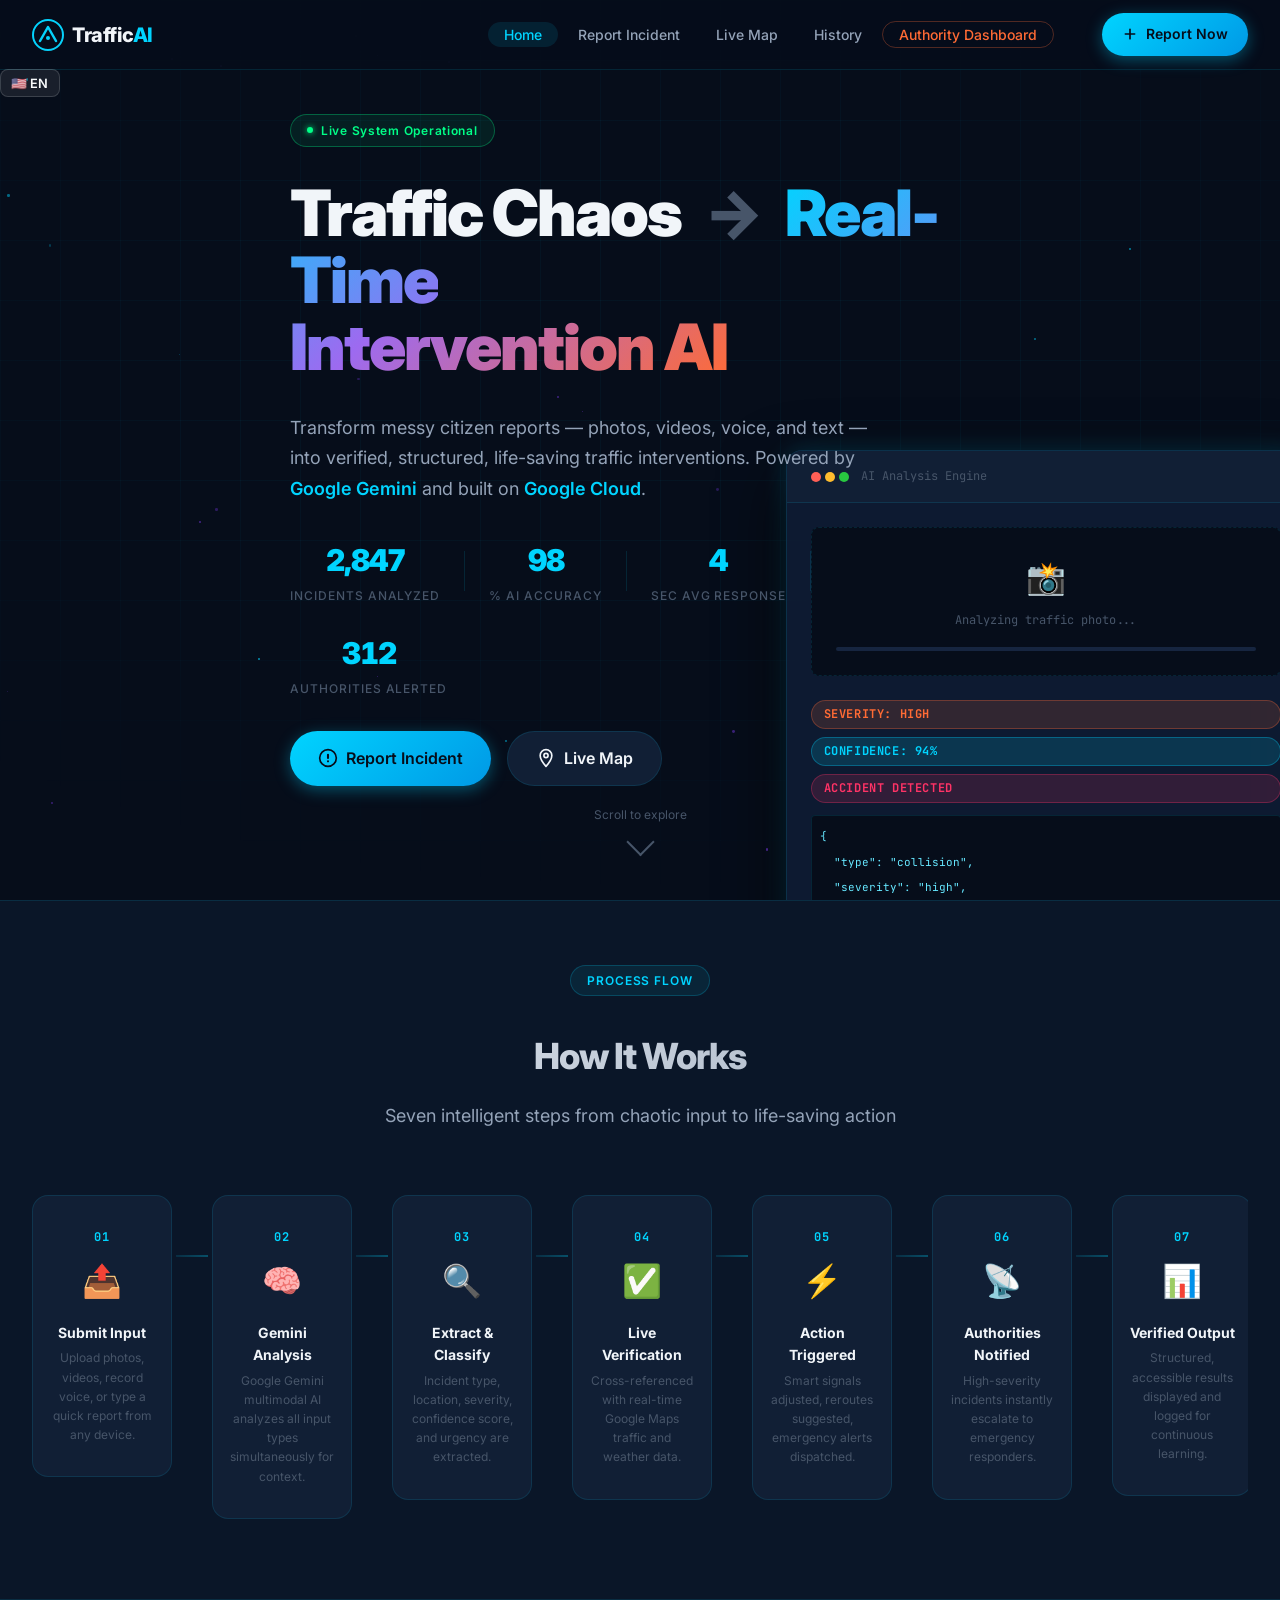
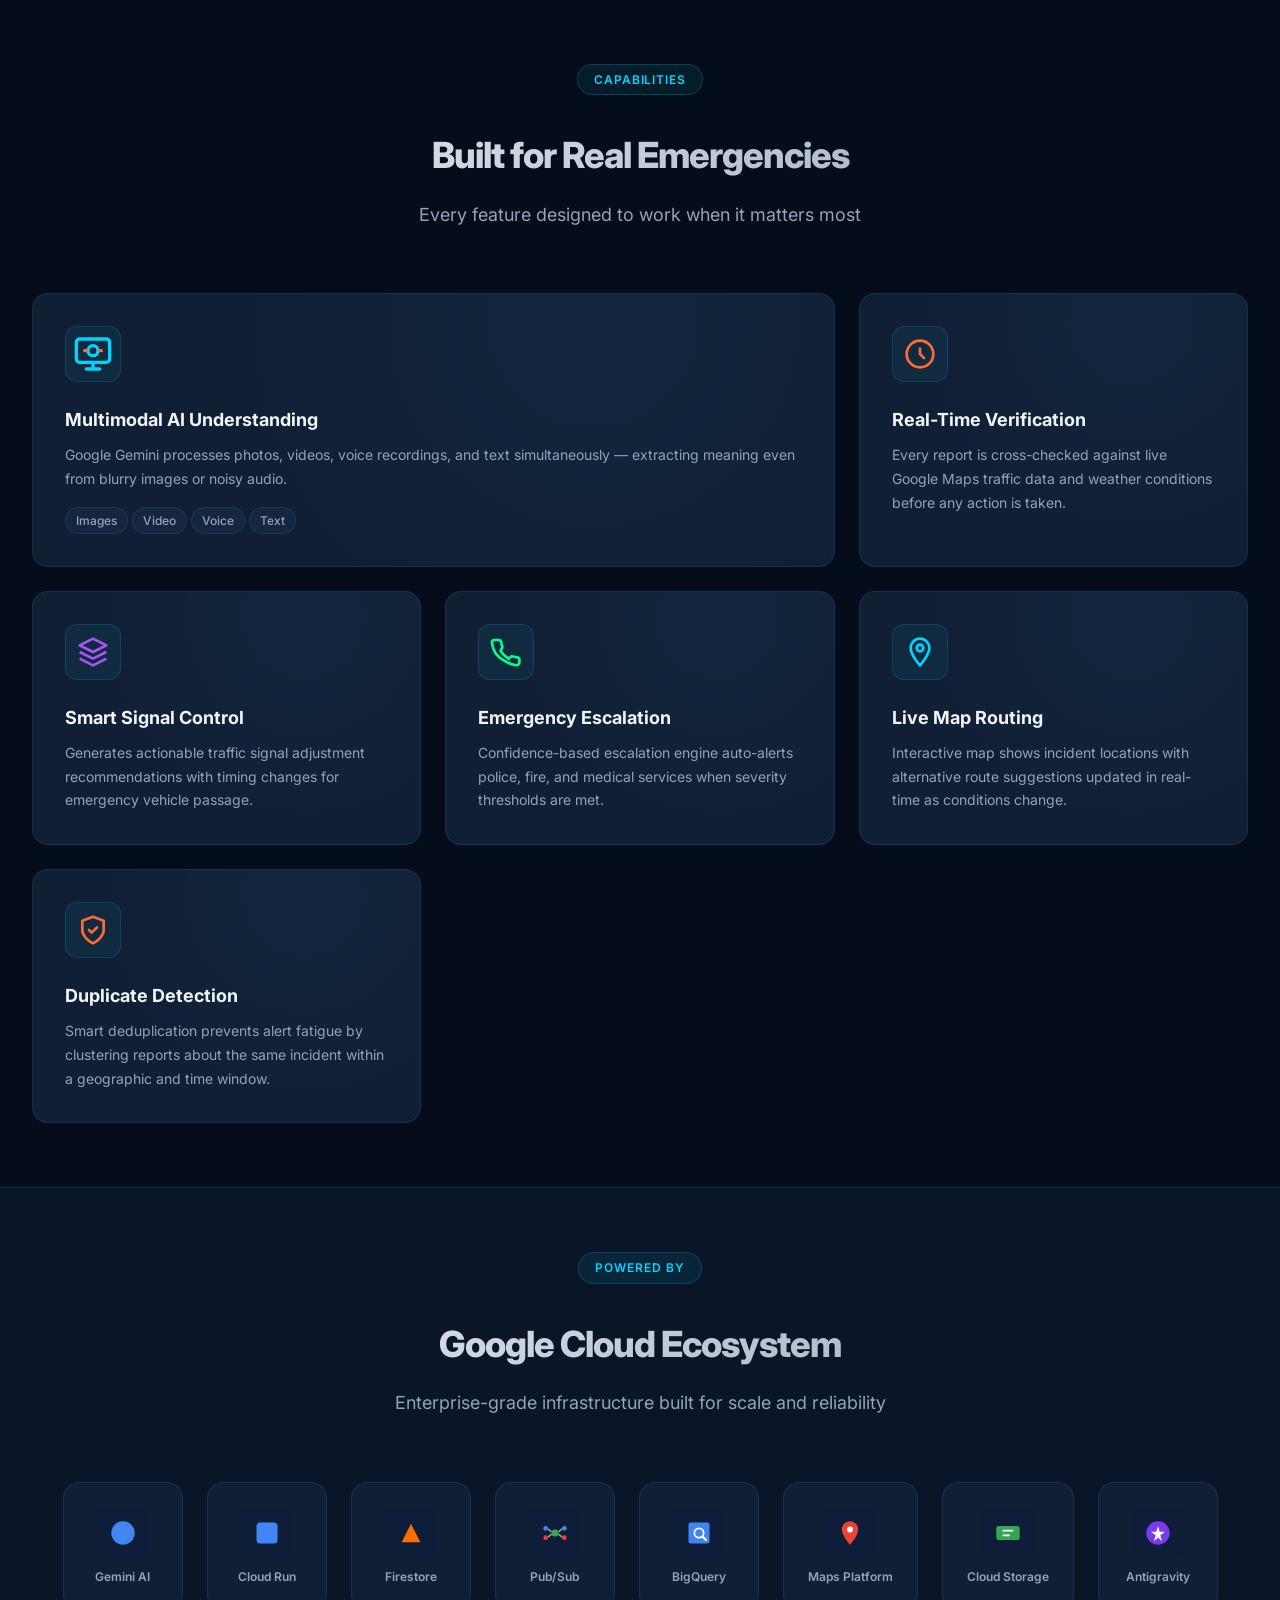
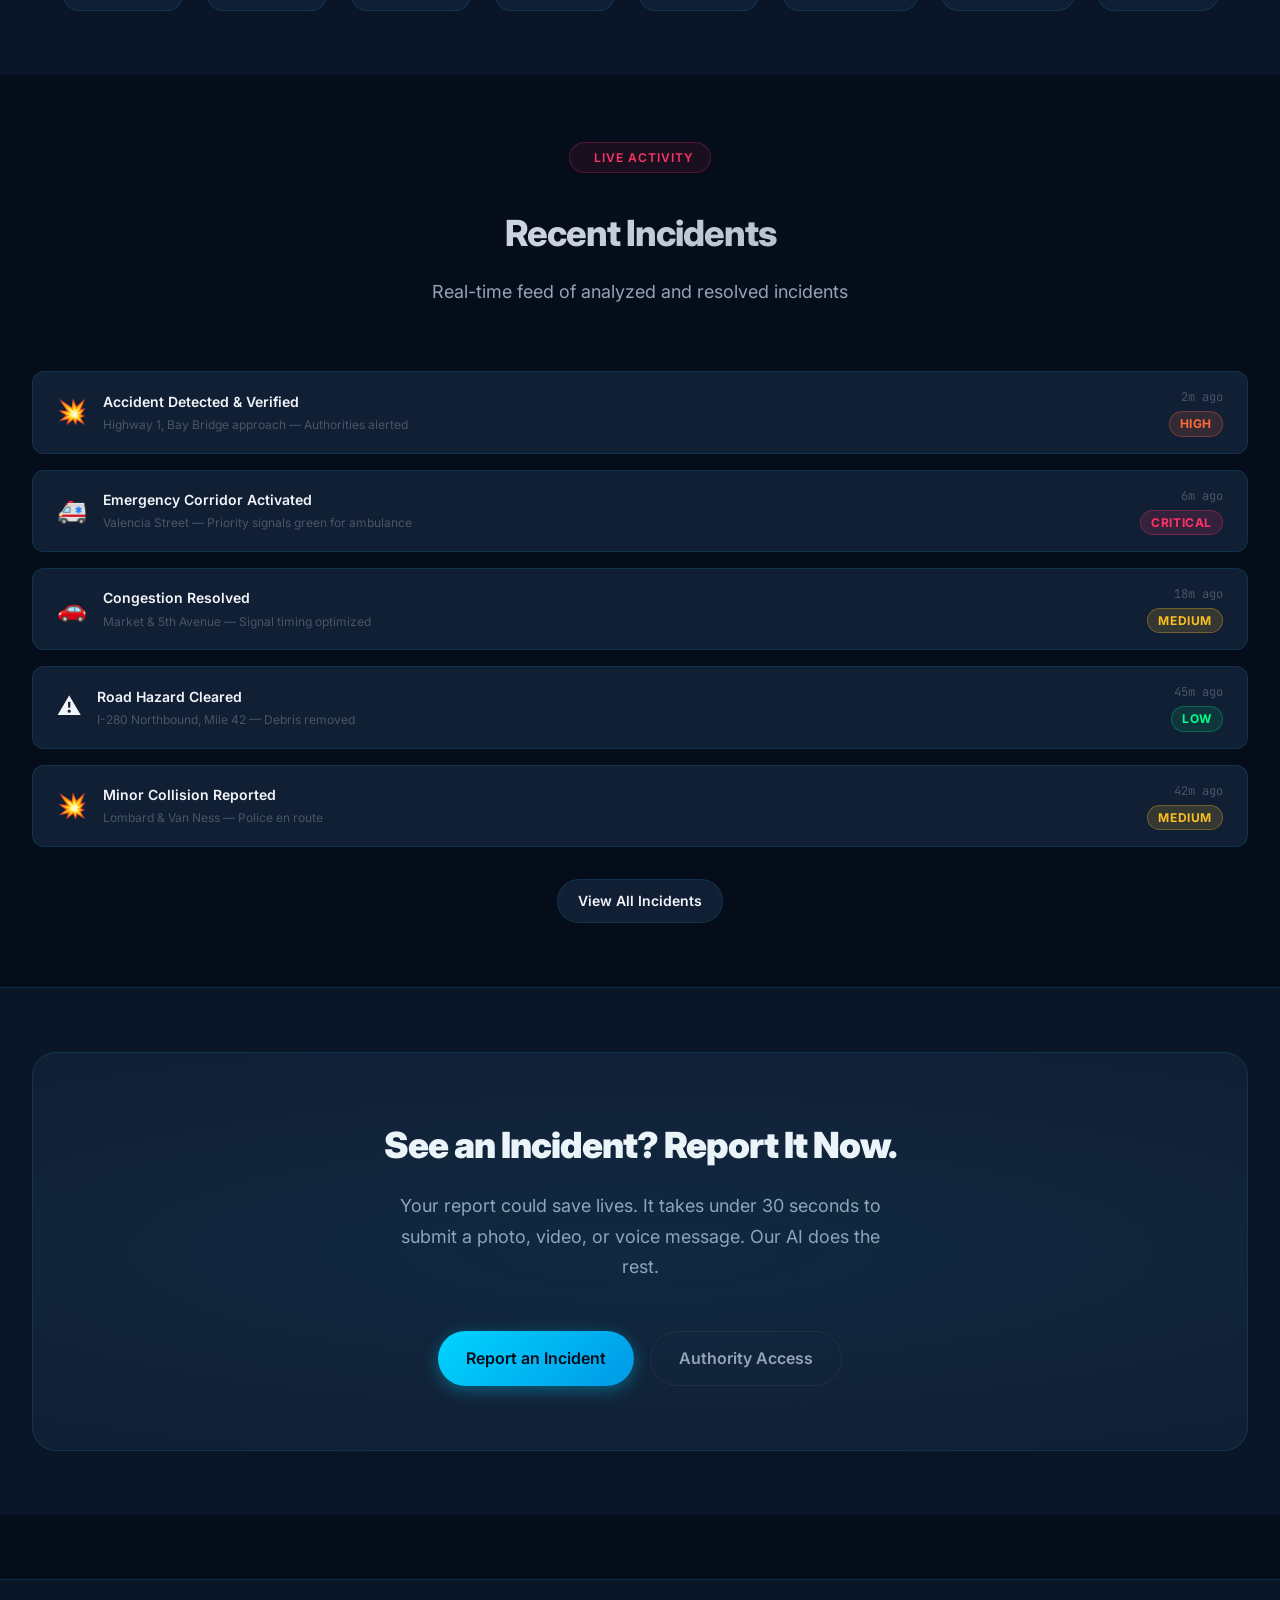
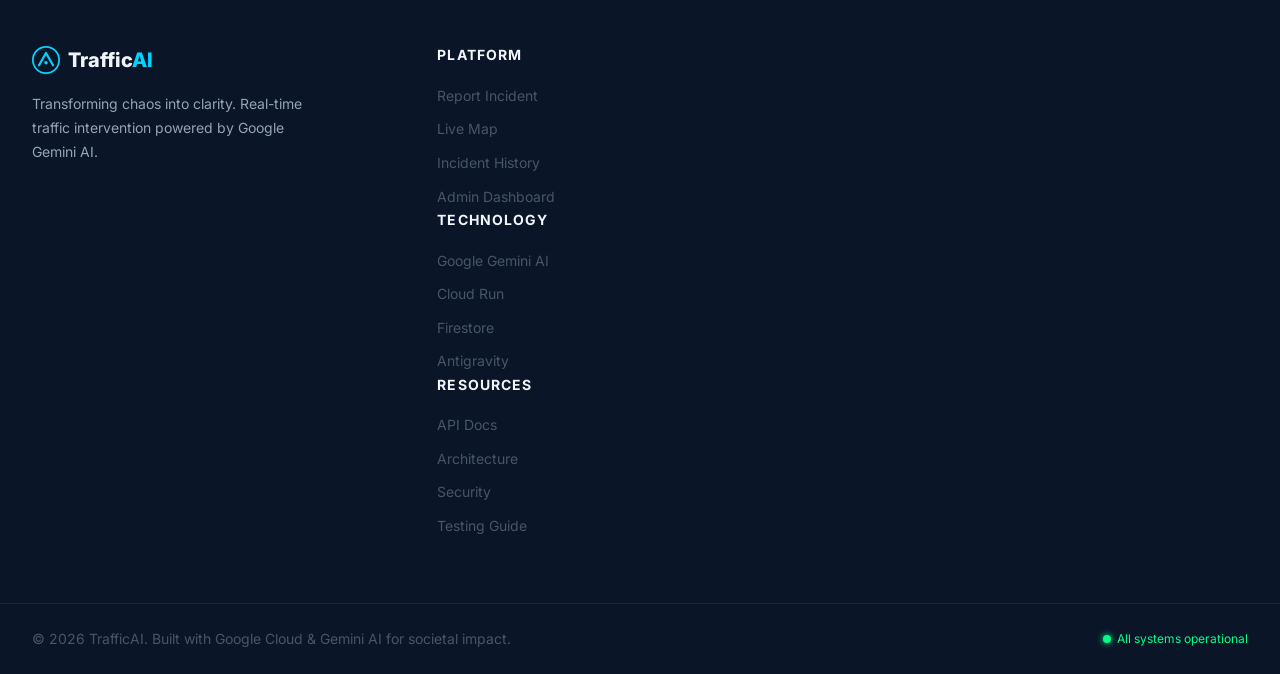
==== commit 819ce4bb: "feat: Enterprise-grade enhancements - Auth, i18n, validation, voice, backend, tests, CI/CD" ====
--- a/index.html
+++ b/index.html
@@ -457,6 +457,18 @@
   </footer>
 
   <script src="js/main.js"></script>
+  <script src="js/auth.js"></script>
+  <script src="js/validation.js"></script>
+  <script src="js/i18n.js"></script>
+  <script src="js/voice.js"></script>
   <script src="js/landing.js"></script>
+  <script>
+    // Register Service Worker for offline caching
+    if ('serviceWorker' in navigator) {
+      navigator.serviceWorker.register('/sw.js')
+        .then(reg => console.log('[SW] Registered:', reg.scope))
+        .catch(err => console.warn('[SW] Registration failed:', err));
+    }
+  </script>
 </body>
 </html>
